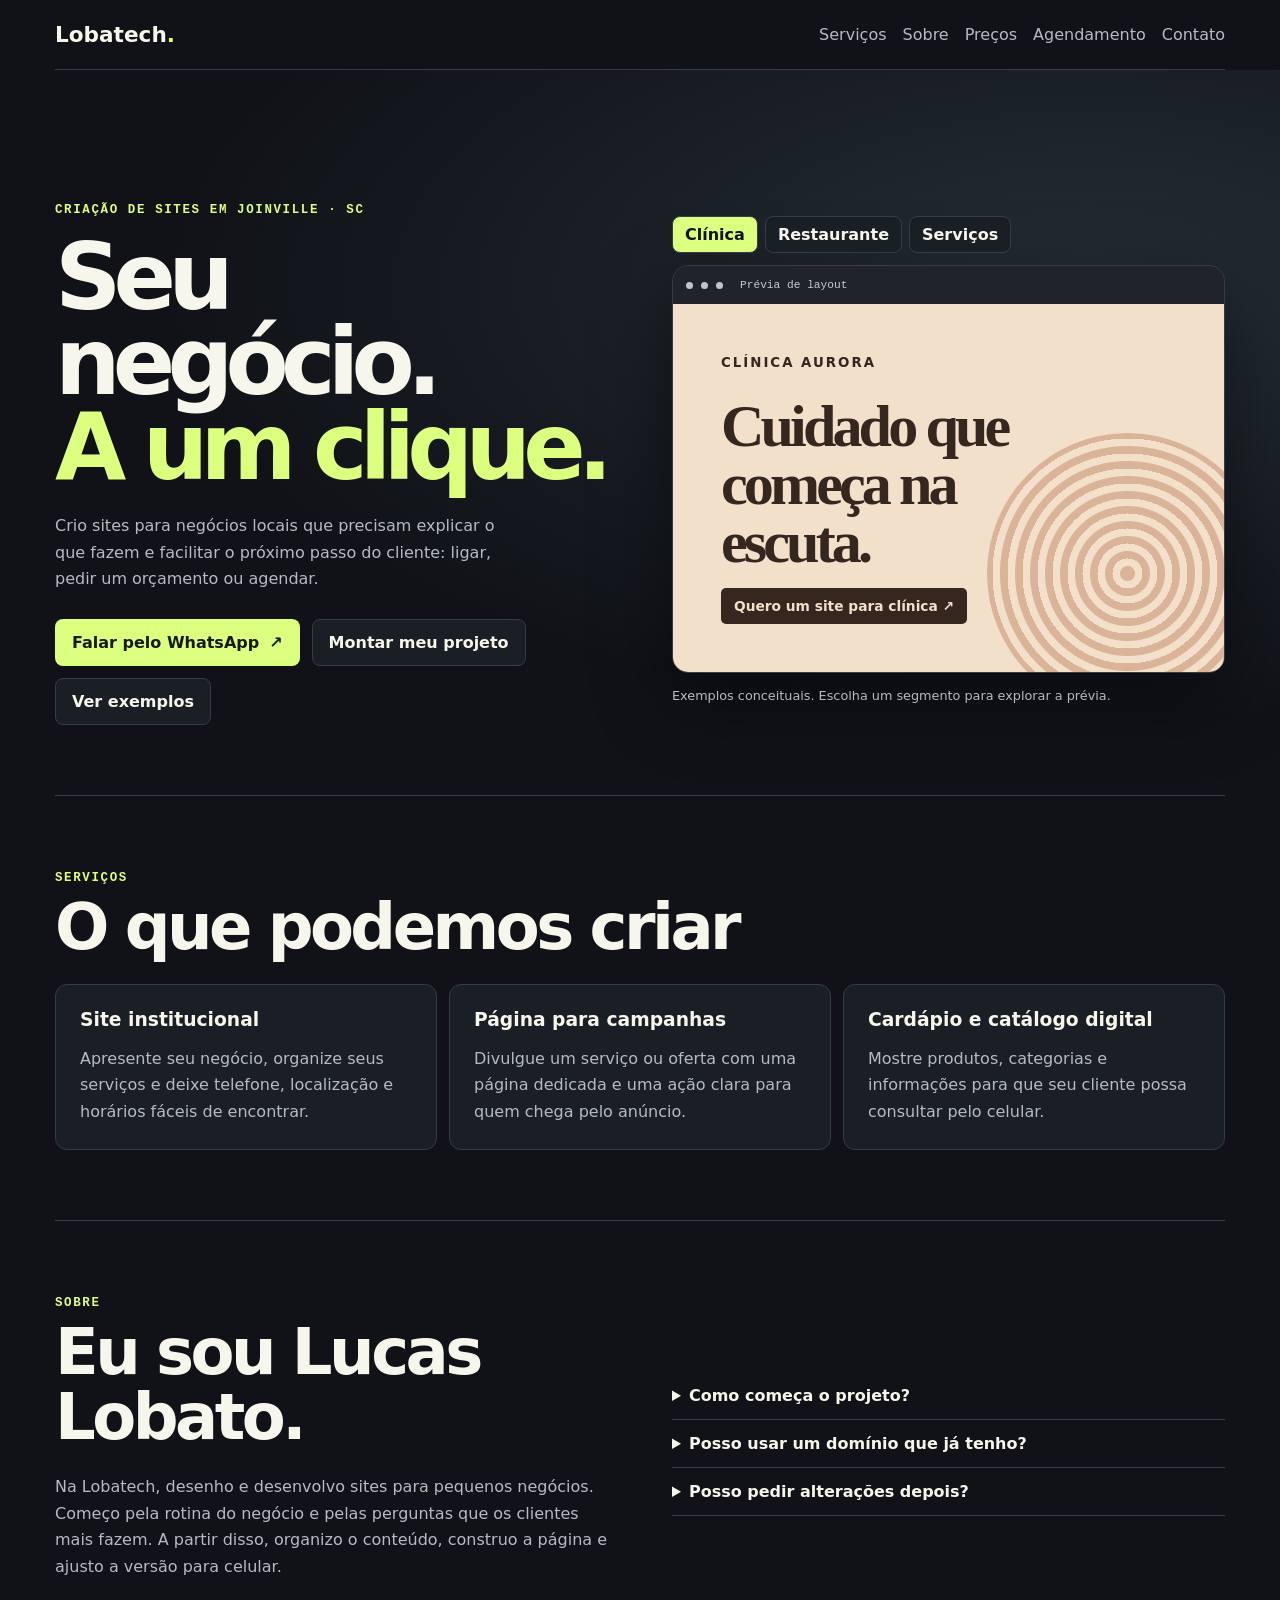
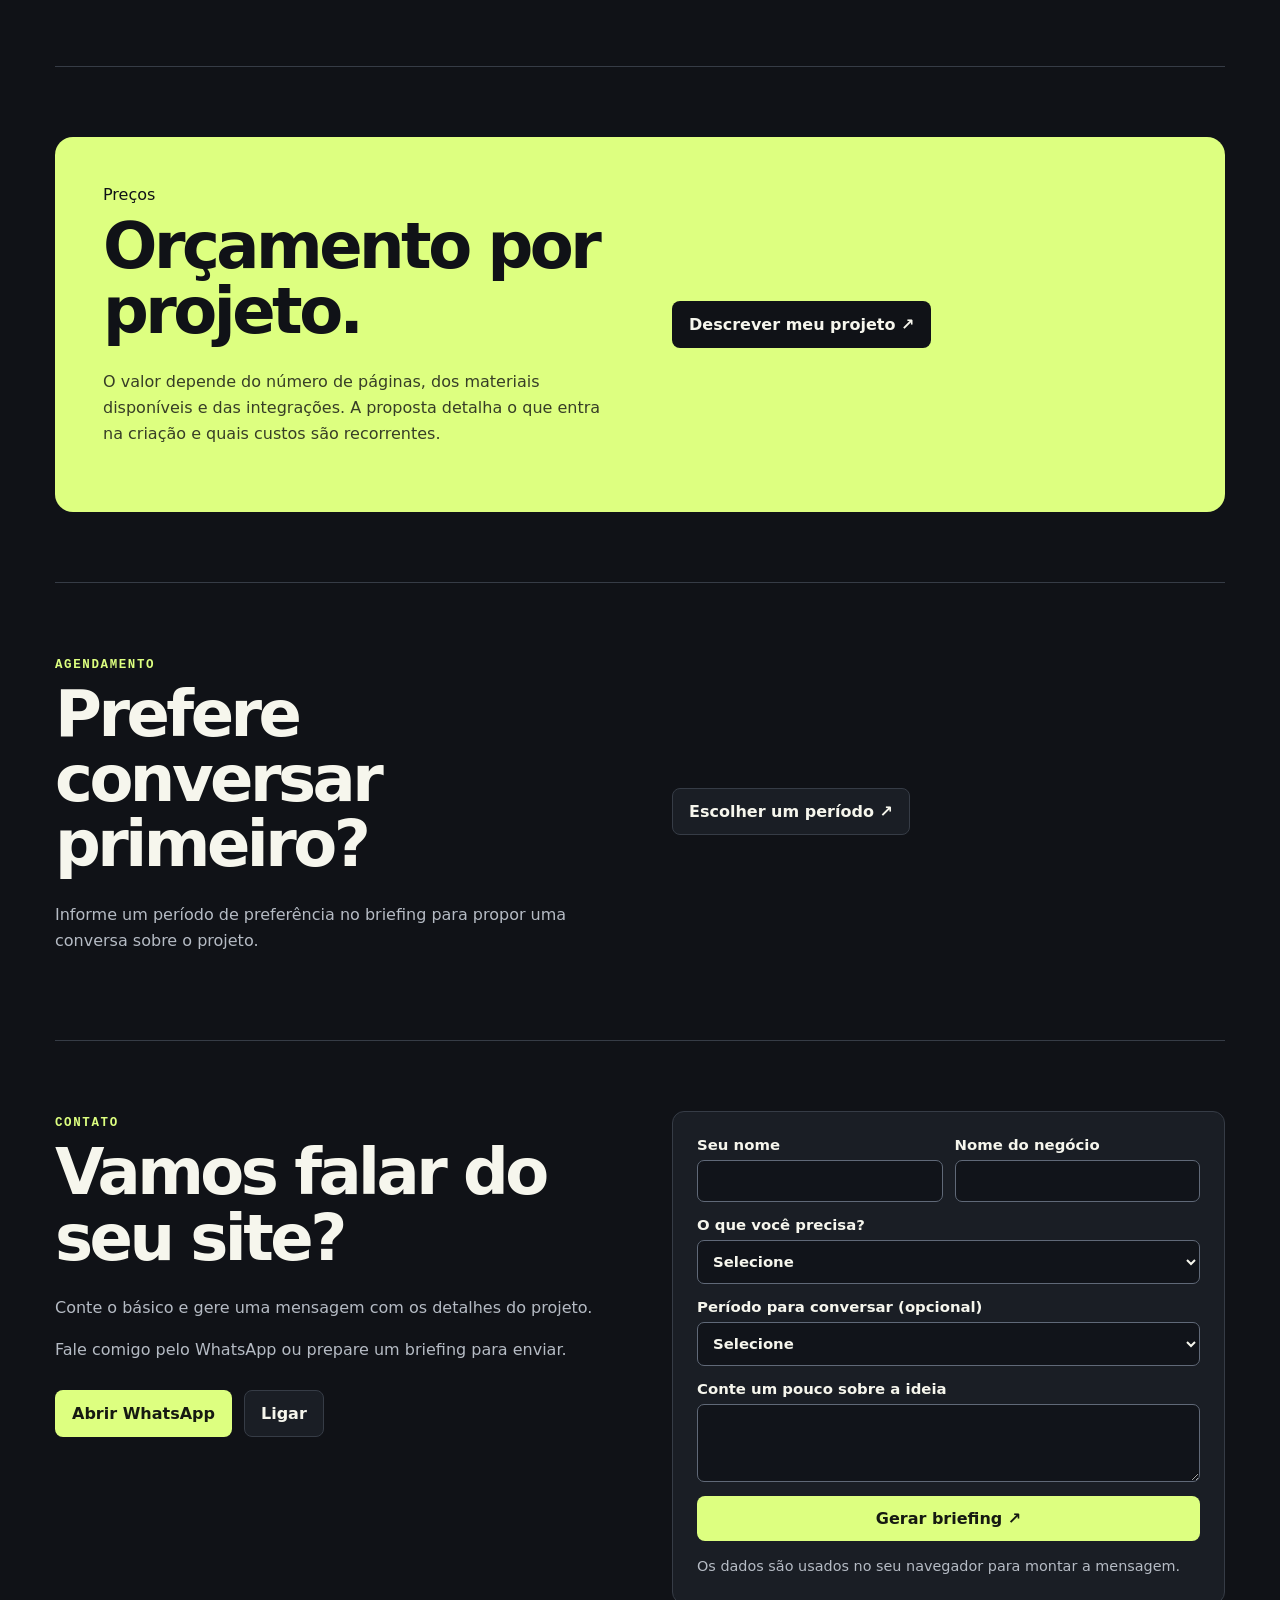
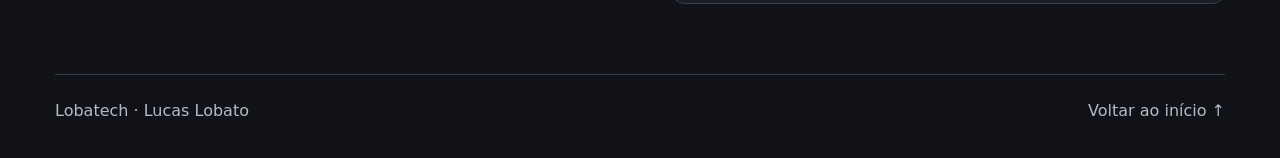
==== index.html @ 0363455a "Adicionar WhatsApp comercial e envio do briefing" ====
<!doctype html>
<html lang="pt-BR">
<head>
<meta charset="utf-8">
<meta name="viewport" content="width=device-width,initial-scale=1">
<meta name="description" content="Lobatech cria sites para clínicas, restaurantes e negócios locais. Veja exemplos interativos e monte o briefing do seu projeto.">
<meta name="theme-color" content="#101217">
<title>Lobatech — Sites para negócios locais</title>
<style>
:root{color-scheme:dark;--ink:#101217;--panel:#1a1e25;--line:#363c46;--text:#f6f6ed;--muted:#b5bbc4;--lime:#ddff80;font-family:system-ui,sans-serif}
*{box-sizing:border-box}html{scroll-behavior:smooth}body{margin:0;background:var(--ink);color:var(--text)}a{color:inherit}a:focus-visible,button:focus-visible,input:focus-visible,select:focus-visible,textarea:focus-visible,summary:focus-visible{outline:3px solid #acb8ff;outline-offset:4px}
.wrap{width:min(1170px,calc(100% - 36px));margin:auto}.top{display:flex;gap:20px;align-items:center;justify-content:space-between;padding:22px 0;border-bottom:1px solid var(--line)}.brand{font-weight:900;text-decoration:none;font-size:1.35rem;white-space:nowrap}.brand b{color:var(--lime)}nav{display:flex;flex-wrap:wrap;gap:16px}nav a,footer a{text-decoration:none;color:var(--muted)}nav a:hover,footer a:hover{color:var(--lime)}
.hero{padding:clamp(60px,10vw,140px) 0 70px;background:radial-gradient(ellipse at 85% 30%,#242d35,transparent 60%)}.hero-grid,.split{display:grid;grid-template-columns:1fr 1fr;gap:clamp(24px,5vw,68px);align-items:center}.tag{color:var(--lime);font:700 .78rem ui-monospace,monospace;letter-spacing:.13em;text-transform:uppercase}.title{font-size:clamp(3.1rem,7.2vw,7rem);line-height:.92;letter-spacing:-.085em;margin:18px 0 24px}.title em{display:block;color:var(--lime);font-style:normal}.intro,p{line-height:1.65;color:var(--muted)}.intro{max-width:46ch}.actions{display:flex;gap:12px;flex-wrap:wrap;margin-top:26px}.button,button{font:inherit;font-weight:750;cursor:pointer;border-radius:8px;border:1px solid transparent}.button{display:inline-flex;text-decoration:none;padding:13px 16px;align-items:center;gap:10px}.primary{color:#161a11;background:var(--lime)}.primary:hover{background:#ecffba}.secondary{border-color:var(--line);background:var(--panel);color:var(--text)}.secondary:hover{border-color:var(--lime)}
.showcase{min-width:0}.tabs{display:flex;flex-wrap:wrap;gap:7px;margin-bottom:12px}.tabs button{padding:8px 12px;background:var(--panel);border-color:var(--line);color:var(--text)}.tabs button[aria-pressed=true]{background:var(--lime);color:var(--ink)}.window{border:1px solid var(--line);border-radius:16px;overflow:hidden;box-shadow:0 25px 80px #0007}.chrome{display:flex;align-items:center;gap:8px;padding:13px;background:#20242a;color:#c6cbd1;font: .7rem ui-monospace,monospace}.chrome i{width:7px;height:7px;background:#c0c5cb;border-radius:50%}.chrome span{margin-left:9px}.mock{--paper:#f3e0cb;--deep:#352620;--accent:#c58e6e;position:relative;isolation:isolate;background:var(--paper);color:var(--deep);padding:clamp(20px,4vw,48px);min-height:320px;overflow:hidden}.mock[data-kind=restaurante]{--paper:#ffe19c;--deep:#3e2514;--accent:#ee8c54}.mock[data-kind=servicos]{--paper:#d8eaff;--deep:#192a47;--accent:#83a8de}.mock::after{content:"";position:absolute;z-index:-1;bottom:-42px;right:-44px;width:51%;aspect-ratio:1;border-radius:50%;background:repeating-radial-gradient(circle,var(--accent) 0 7px,transparent 8px 15px);opacity:.54}.mock small{font-weight:800;letter-spacing:.15em}.mock h2{font:700 clamp(2rem,4.7vw,4rem)/.96 Georgia,serif;letter-spacing:-.065em;max-width:10ch;margin:26px 0 18px}.mock a{display:inline-block;background:var(--deep);color:var(--paper);padding:10px 13px;border-radius:5px;font-weight:750;font-size:.86rem;text-decoration:none}.caption{font-size:.8rem;margin:12px 0 0}
section{scroll-margin-top:24px}.section{padding:70px 0;border-top:1px solid var(--line)}.heading{font-size:clamp(2rem,5vw,4rem);line-height:1.02;letter-spacing:-.055em;margin:10px 0 24px}.cards{display:grid;grid-template-columns:repeat(3,1fr);gap:12px}.card{padding:24px;border-radius:12px;background:var(--panel);border:1px solid var(--line)}.card h3{margin:0}.card p{margin-bottom:0}.card svg{color:var(--lime);margin-bottom:18px}.callout{padding:clamp(22px,5vw,48px);border-radius:18px;background:var(--lime);color:var(--ink)}.callout p{color:#373e26}.callout a{background:var(--ink);color:var(--text)}.contact{align-items:start}.contact form{display:grid;gap:14px}.fields{display:grid;grid-template-columns:1fr 1fr;gap:12px}label{display:grid;gap:6px;font-weight:650;font-size:.93rem}input,select,textarea{font:inherit;width:100%;min-width:0;border:1px solid #606978;border-radius:7px;padding:11px;background:#11141a;color:var(--text)}textarea{resize:vertical}form button{padding:12px 16px}form p{margin:0;font-size:.9rem}.result{display:grid;gap:10px;margin-top:18px}.result[hidden],[hidden]{display:none!important}details{border-bottom:1px solid var(--line);padding:14px 0}summary{font-weight:750;cursor:pointer}footer{padding:26px 0 38px;border-top:1px solid var(--line);color:var(--muted);display:flex;justify-content:space-between;gap:16px}.fade{animation:appear .4s ease-out}@keyframes appear{from{opacity:.62;transform:translateY(4px)}}
@media(max-width:780px){.hero-grid,.split{grid-template-columns:1fr}.top{align-items:flex-start;flex-direction:column;gap:10px}.cards{grid-template-columns:1fr}.hero{padding-top:55px}.section{padding:48px 0}}@media(max-width:380px){.fields{grid-template-columns:1fr}}@media(prefers-reduced-motion:reduce){*,*::before,*::after{animation:none!important;scroll-behavior:auto!important}}
</style>
</head>
<body>
<header class="wrap top" id="inicio"><a class="brand" href="#inicio">Lobatech<b>.</b></a><nav aria-label="Menu principal"><a href="#servicos">Serviços</a><a href="#sobre">Sobre</a><a href="#precos">Preços</a><a href="#agendamento">Agendamento</a><a href="#contato">Contato</a></nav></header>
<main>
<section class="hero" aria-labelledby="titulo">
<div class="wrap hero-grid">
<div><span class="tag">Criação de sites em Joinville · SC</span><h1 class="title" id="titulo">Seu negócio.<em>A um clique.</em></h1><p class="intro">Crio sites para negócios locais que precisam explicar o que fazem e facilitar o próximo passo do cliente: ligar, pedir um orçamento ou agendar.</p><div class="actions"><a class="button primary" href="https://wa.me/5547920002728?text=Ol%C3%A1%2C%20Lucas!%20Gostaria%20de%20conversar%20sobre%20um%20site%20para%20o%20meu%20neg%C3%B3cio.">Falar pelo WhatsApp <span aria-hidden="true">↗</span></a><a class="button secondary" href="#contato">Montar meu projeto</a><a class="button secondary" href="#demonstracao">Ver exemplos</a></div></div>
<div class="showcase" id="demonstracao">
<div class="tabs" role="group" aria-label="Tipo de site demonstrado"><button type="button" data-demo="clinica" aria-pressed="true">Clínica</button><button type="button" data-demo="restaurante" aria-pressed="false">Restaurante</button><button type="button" data-demo="servicos" aria-pressed="false">Serviços</button></div>
<div class="window"><div class="chrome" aria-hidden="true"><i></i><i></i><i></i><span>Prévia de layout</span></div><div class="mock" data-kind="clinica"><div id="demo-copy" aria-live="polite"><small id="demo-name">CLÍNICA AURORA</small><h2 id="demo-title">Cuidado que começa na escuta.</h2></div><a href="#contato" id="demo-action">Quero um site para clínica ↗</a></div></div>
<p class="caption">Exemplos conceituais. Escolha um segmento para explorar a prévia.</p>
</div>
</div>
</section>
<section class="wrap section" id="servicos"><span class="tag">Serviços</span><h2 class="heading">O que podemos criar</h2><div class="cards">
<article class="card"><h3>Site institucional</h3><p>Apresente seu negócio, organize seus serviços e deixe telefone, localização e horários fáceis de encontrar.</p></article>
<article class="card"><h3>Página para campanhas</h3><p>Divulgue um serviço ou oferta com uma página dedicada e uma ação clara para quem chega pelo anúncio.</p></article>
<article class="card"><h3>Cardápio e catálogo digital</h3><p>Mostre produtos, categorias e informações para que seu cliente possa consultar pelo celular.</p></article>
</div></section>
<section class="wrap section split" id="sobre"><div><span class="tag">Sobre</span><h2 class="heading">Eu sou Lucas Lobato.</h2><p>Na Lobatech, desenho e desenvolvo sites para pequenos negócios. Começo pela rotina do negócio e pelas perguntas que os clientes mais fazem. A partir disso, organizo o conteúdo, construo a página e ajusto a versão para celular.</p></div><div><details><summary>Como começa o projeto?</summary><p>Você descreve o negócio e o que quer que as pessoas façam no site. Com isso, definimos as páginas e os recursos antes de montar a proposta.</p></details><details><summary>Posso usar um domínio que já tenho?</summary><p>Sim. A publicação pode usar seu domínio atual. O plano de hospedagem e o acesso ao domínio são alinhados antes da publicação.</p></details><details><summary>Posso pedir alterações depois?</summary><p>Sim. Atualizações de conteúdo e manutenção podem ser combinadas conforme a necessidade do projeto.</p></details></div></section>
<section class="wrap section" id="precos"><div class="callout split"><div><span>Preços</span><h2 class="heading">Orçamento por projeto.</h2><p>O valor depende do número de páginas, dos materiais disponíveis e das integrações. A proposta detalha o que entra na criação e quais custos são recorrentes.</p></div><div><a href="#contato" class="button">Descrever meu projeto ↗</a></div></div></section>
<section class="wrap section split" id="agendamento"><div><span class="tag">Agendamento</span><h2 class="heading">Prefere conversar primeiro?</h2><p>Informe um período de preferência no briefing para propor uma conversa sobre o projeto.</p></div><div><a class="button secondary" href="#periodo">Escolher um período ↗</a></div></section>
<section class="wrap section split contact" id="contato"><div><span class="tag">Contato</span><h2 class="heading">Vamos falar do seu site?</h2><p>Conte o básico e gere uma mensagem com os detalhes do projeto.</p><p>Fale comigo pelo WhatsApp ou prepare um briefing para enviar.</p><div class="actions"><a class="button primary" href="https://wa.me/5547920002728?text=Ol%C3%A1%2C%20Lucas!%20Gostaria%20de%20conversar%20sobre%20um%20site%20para%20o%20meu%20neg%C3%B3cio.">Abrir WhatsApp</a><a class="button secondary" href="tel:+5547920002728">Ligar</a></div></div>
<div class="card"><noscript><p>Ative o JavaScript para montar o briefing.</p></noscript><form id="briefing"><div class="fields"><label>Seu nome<input name="nome" autocomplete="name" maxlength="80" required></label><label>Nome do negócio<input name="negocio" autocomplete="organization" maxlength="120" required></label></div><label>O que você precisa?<select name="tipo" id="tipo" required><option value="">Selecione</option><option>Site para clínica</option><option>Cardápio digital</option><option>Site de serviços</option><option>Site institucional</option><option>Página para campanhas</option><option>Outro projeto</option></select></label><label>Período para conversar (opcional)<select name="periodo" id="periodo"><option value="">Selecione</option><option>Manhã</option><option>Tarde</option><option>Noite</option></select></label><label>Conte um pouco sobre a ideia<textarea name="ideia" rows="3" maxlength="900" required></textarea></label><button class="primary" type="submit">Gerar briefing ↗</button><p>Os dados são usados no seu navegador para montar a mensagem.</p></form><div class="result" id="result" hidden><label>Seu briefing<textarea id="message" rows="7" readonly></textarea></label><div class="actions"><button type="button" class="button secondary" id="copy">Copiar briefing</button><button type="button" class="button secondary" id="download">Baixar .txt</button><a class="button primary" id="send" hidden>Enviar pelo WhatsApp ↗</a></div><p role="status" id="status"></p></div></div>
</section>
</main>
<footer class="wrap"><span>Lobatech · Lucas Lobato</span><a href="#inicio">Voltar ao início ↑</a></footer>
<script>
"use strict";
// Configure com o número comercial autorizado, incluindo 55 e DDD, somente dígitos.
const phone = "5547920002728";
const demos = {
  clinica: ["CLÍNICA AURORA", "Cuidado que começa na escuta.", "Quero um site para clínica", "Site para clínica"],
  restaurante: ["MESA DE CASA", "O sabor que traz você de volta.", "Quero um cardápio digital", "Cardápio digital"],
  servicos: ["VÉRTICE SERVIÇOS", "O reparo certo, na hora certa.", "Quero um site de serviços", "Site de serviços"]
};
const mock = document.querySelector(".mock");
const action = document.querySelector("#demo-action");
const tabs = [...document.querySelectorAll("[data-demo]")];
tabs.forEach(button => button.addEventListener("click", () => {
  const [name, title, label] = demos[button.dataset.demo];
  tabs.forEach(tab => tab.setAttribute("aria-pressed", String(tab === button)));
  mock.dataset.kind = button.dataset.demo;
  document.querySelector("#demo-name").textContent = name;
  document.querySelector("#demo-title").textContent = title;
  action.textContent = label + " ↗";
  mock.getAnimations().forEach(animation => animation.cancel());
  if (!matchMedia("(prefers-reduced-motion: reduce)").matches) {
    mock.animate([{opacity:.65},{opacity:1}],{duration:320,easing:"ease-out"});
  }
}));
action.addEventListener("click", () => {
  document.querySelector("#tipo").value = demos[mock.dataset.kind][3];
});
const chat = /^55\d{10,11}$/.test(phone) ? "https://wa.me/" + phone : "";
const send = document.querySelector("#send");
const result = document.querySelector("#result");
const message = document.querySelector("#message");
const status = document.querySelector("#status");
const briefing = document.querySelector("#briefing");
briefing.addEventListener("submit", event => {
  event.preventDefault();
  const fields = new FormData(briefing);
  const value = key => fields.get(key).trim();
  if (["nome","negocio","ideia"].some(key => !value(key))) {
    const field = ["nome","negocio","ideia"].find(key => !value(key));
    const input = briefing.elements.namedItem(field);
    input.value = "";
    input.reportValidity();
    return;
  }
  const lines = [
    "Olá, Lobatech! Gostaria de conversar sobre um site.",
    "Nome: " + value("nome"),
    "Negócio: " + value("negocio"),
    "Projeto: " + value("tipo"),
    "Ideia: " + value("ideia")
  ];
  if (value("periodo")) lines.push("Preferência para conversar: " + value("periodo"));
  message.value = lines.join("\n");
  result.hidden = false;
  if (chat) {
    send.href = chat + "?text=" + encodeURIComponent(message.value);
    send.hidden = false;
  }
  status.textContent = "Briefing gerado.";
  message.focus();
});
document.querySelector("#copy").addEventListener("click", async () => {
  try {
    await navigator.clipboard.writeText(message.value);
    status.textContent = "Briefing copiado.";
  } catch {
    message.focus();
    message.select();
    status.textContent = "Texto selecionado. Use a opção Copiar do seu dispositivo.";
  }
});
document.querySelector("#download").addEventListener("click", () => {
  const url = URL.createObjectURL(new Blob([message.value], {type:"text/plain;charset=utf-8"}));
  const link = document.createElement("a");
  link.href = url;
  link.download = "briefing-lobatech.txt";
  link.click();
  setTimeout(() => URL.revokeObjectURL(url), 1000);
});
</script>
</body>
</html>
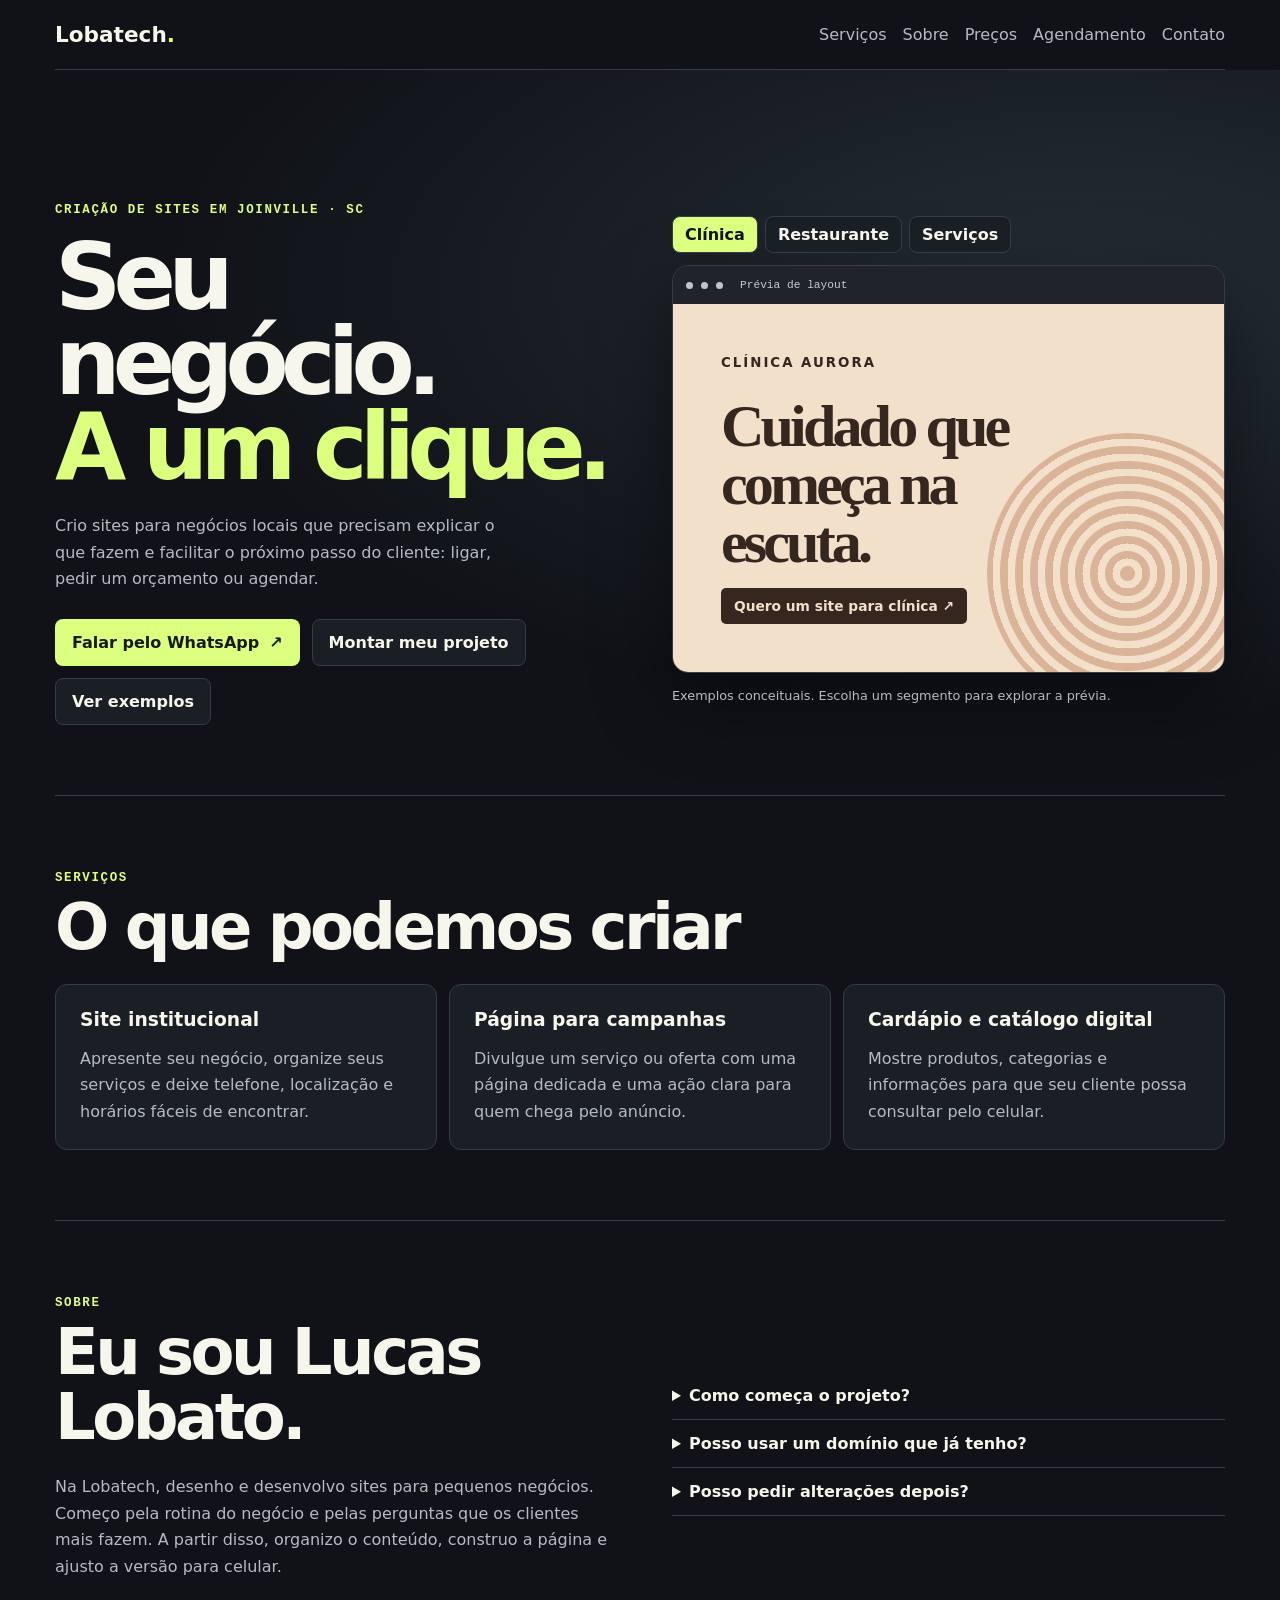
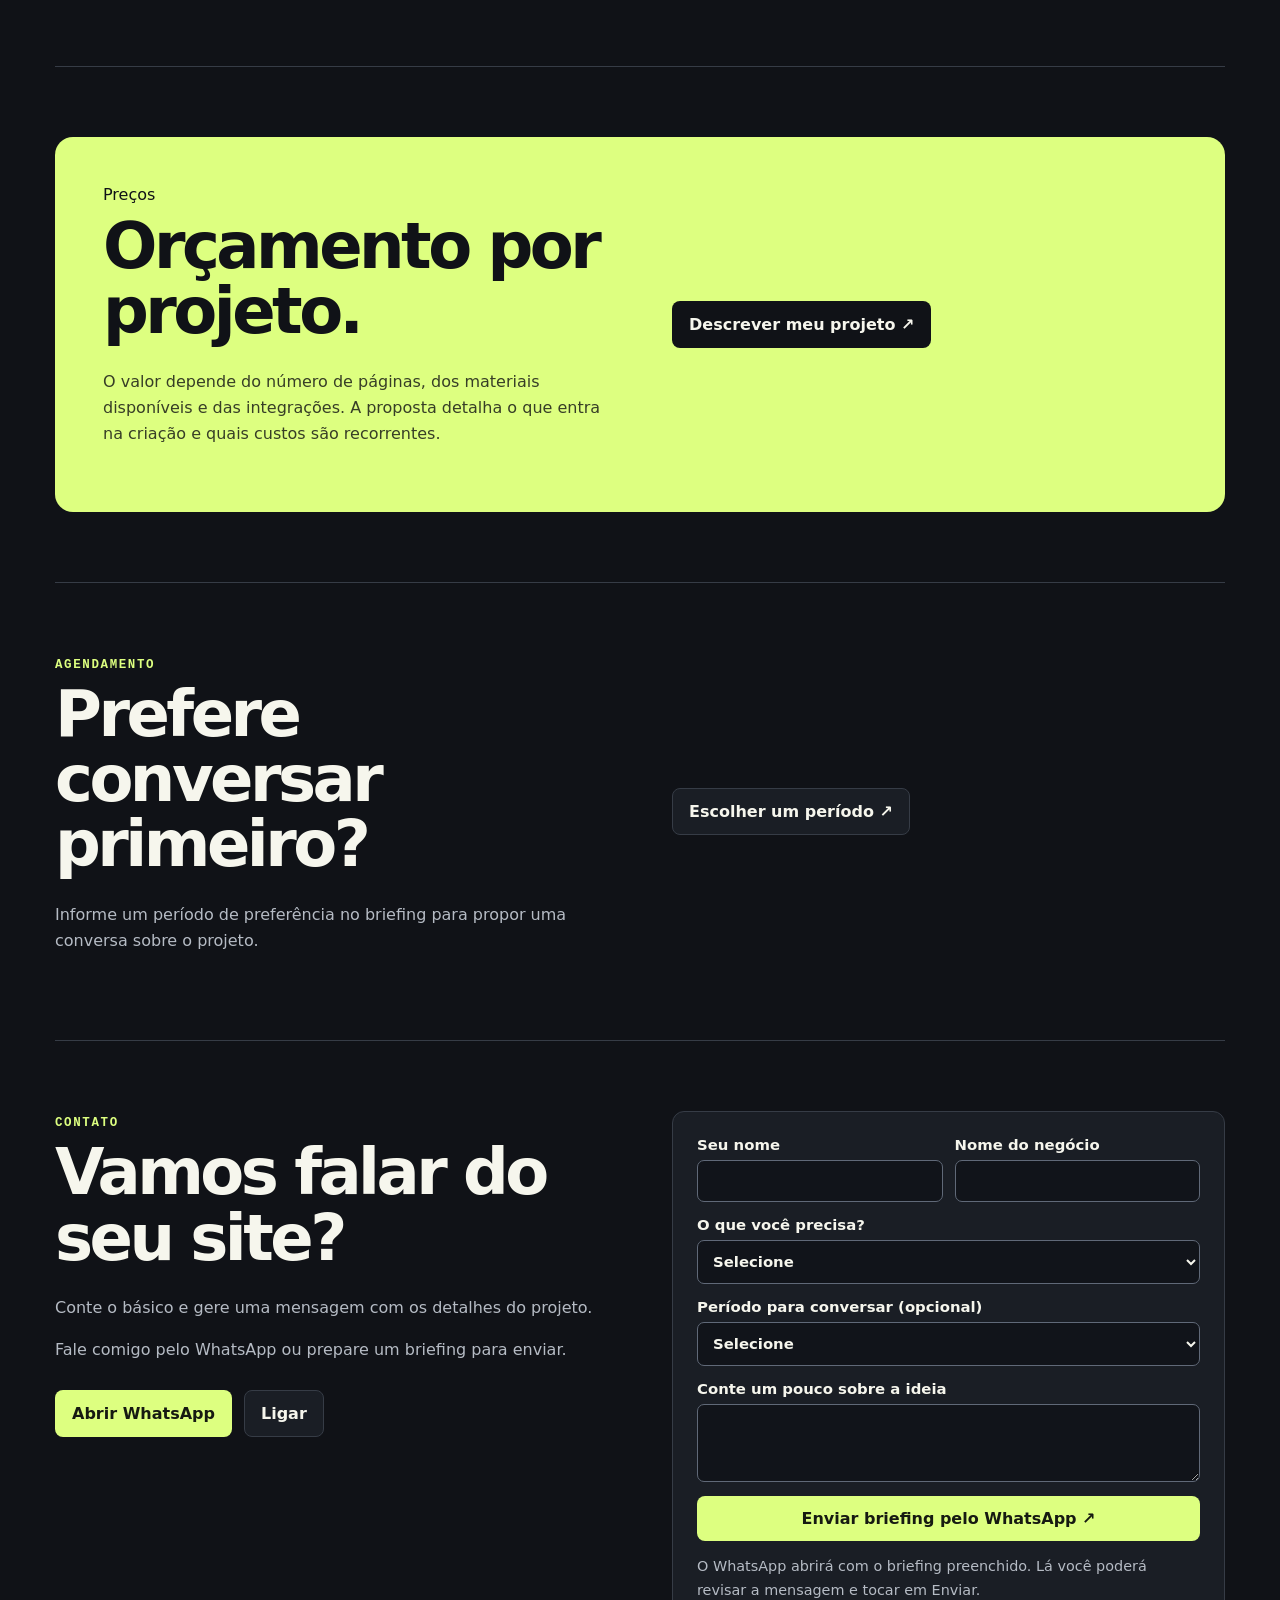
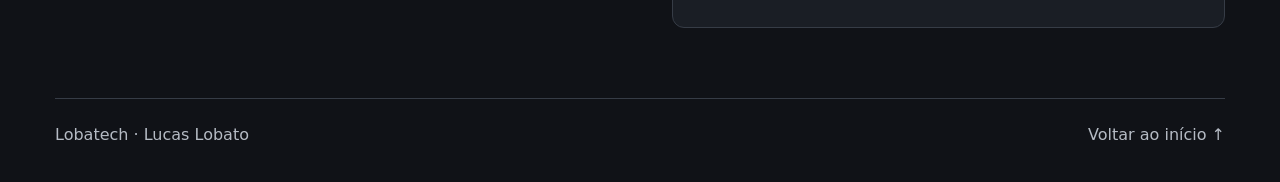
==== commit 5348095e: "Abrir WhatsApp diretamente ao enviar o briefing" ====
--- a/index.html
+++ b/index.html
@@ -38,7 +38,7 @@
 <section class="wrap section" id="precos"><div class="callout split"><div><span>Preços</span><h2 class="heading">Orçamento por projeto.</h2><p>O valor depende do número de páginas, dos materiais disponíveis e das integrações. A proposta detalha o que entra na criação e quais custos são recorrentes.</p></div><div><a href="#contato" class="button">Descrever meu projeto ↗</a></div></div></section>
 <section class="wrap section split" id="agendamento"><div><span class="tag">Agendamento</span><h2 class="heading">Prefere conversar primeiro?</h2><p>Informe um período de preferência no briefing para propor uma conversa sobre o projeto.</p></div><div><a class="button secondary" href="#periodo">Escolher um período ↗</a></div></section>
 <section class="wrap section split contact" id="contato"><div><span class="tag">Contato</span><h2 class="heading">Vamos falar do seu site?</h2><p>Conte o básico e gere uma mensagem com os detalhes do projeto.</p><p>Fale comigo pelo WhatsApp ou prepare um briefing para enviar.</p><div class="actions"><a class="button primary" href="https://wa.me/5547920002728?text=Ol%C3%A1%2C%20Lucas!%20Gostaria%20de%20conversar%20sobre%20um%20site%20para%20o%20meu%20neg%C3%B3cio.">Abrir WhatsApp</a><a class="button secondary" href="tel:+5547920002728">Ligar</a></div></div>
-<div class="card"><noscript><p>Ative o JavaScript para montar o briefing.</p></noscript><form id="briefing"><div class="fields"><label>Seu nome<input name="nome" autocomplete="name" maxlength="80" required></label><label>Nome do negócio<input name="negocio" autocomplete="organization" maxlength="120" required></label></div><label>O que você precisa?<select name="tipo" id="tipo" required><option value="">Selecione</option><option>Site para clínica</option><option>Cardápio digital</option><option>Site de serviços</option><option>Site institucional</option><option>Página para campanhas</option><option>Outro projeto</option></select></label><label>Período para conversar (opcional)<select name="periodo" id="periodo"><option value="">Selecione</option><option>Manhã</option><option>Tarde</option><option>Noite</option></select></label><label>Conte um pouco sobre a ideia<textarea name="ideia" rows="3" maxlength="900" required></textarea></label><button class="primary" type="submit">Gerar briefing ↗</button><p>Os dados são usados no seu navegador para montar a mensagem.</p></form><div class="result" id="result" hidden><label>Seu briefing<textarea id="message" rows="7" readonly></textarea></label><div class="actions"><button type="button" class="button secondary" id="copy">Copiar briefing</button><button type="button" class="button secondary" id="download">Baixar .txt</button><a class="button primary" id="send" hidden>Enviar pelo WhatsApp ↗</a></div><p role="status" id="status"></p></div></div>
+<div class="card"><noscript><p>Ative o JavaScript para montar o briefing.</p></noscript><form id="briefing"><div class="fields"><label>Seu nome<input name="nome" autocomplete="name" maxlength="80" required></label><label>Nome do negócio<input name="negocio" autocomplete="organization" maxlength="120" required></label></div><label>O que você precisa?<select name="tipo" id="tipo" required><option value="">Selecione</option><option>Site para clínica</option><option>Cardápio digital</option><option>Site de serviços</option><option>Site institucional</option><option>Página para campanhas</option><option>Outro projeto</option></select></label><label>Período para conversar (opcional)<select name="periodo" id="periodo"><option value="">Selecione</option><option>Manhã</option><option>Tarde</option><option>Noite</option></select></label><label>Conte um pouco sobre a ideia<textarea name="ideia" rows="3" maxlength="900" required></textarea></label><button class="primary" type="submit">Enviar briefing pelo WhatsApp ↗</button><p>O WhatsApp abrirá com o briefing preenchido. Lá você poderá revisar a mensagem e tocar em Enviar.</p></form><div class="result" id="result" hidden><label>Seu briefing<textarea id="message" rows="7" readonly></textarea></label><div class="actions"><button type="button" class="button secondary" id="copy">Copiar briefing</button><button type="button" class="button secondary" id="download">Baixar .txt</button><a class="button primary" id="send" hidden>Abrir WhatsApp novamente ↗</a></div><p role="status" id="status"></p></div></div>
 </section>
 </main>
 <footer class="wrap"><span>Lobatech · Lucas Lobato</span><a href="#inicio">Voltar ao início ↑</a></footer>
@@ -96,12 +96,17 @@
   if (value("periodo")) lines.push("Preferência para conversar: " + value("periodo"));
   message.value = lines.join("\n");
   result.hidden = false;
-  if (chat) {
-    send.href = chat + "?text=" + encodeURIComponent(message.value);
-    send.hidden = false;
+  if (!chat) {
+    status.textContent = "Briefing gerado.";
+    message.focus();
+    return;
   }
-  status.textContent = "Briefing gerado.";
-  message.focus();
+
+  const whatsappUrl = chat + "?text=" + encodeURIComponent(message.value);
+  send.href = whatsappUrl;
+  send.hidden = false;
+  status.textContent = "Briefing pronto para enviar no WhatsApp.";
+  window.location.assign(whatsappUrl);
 });
 document.querySelector("#copy").addEventListener("click", async () => {
   try {
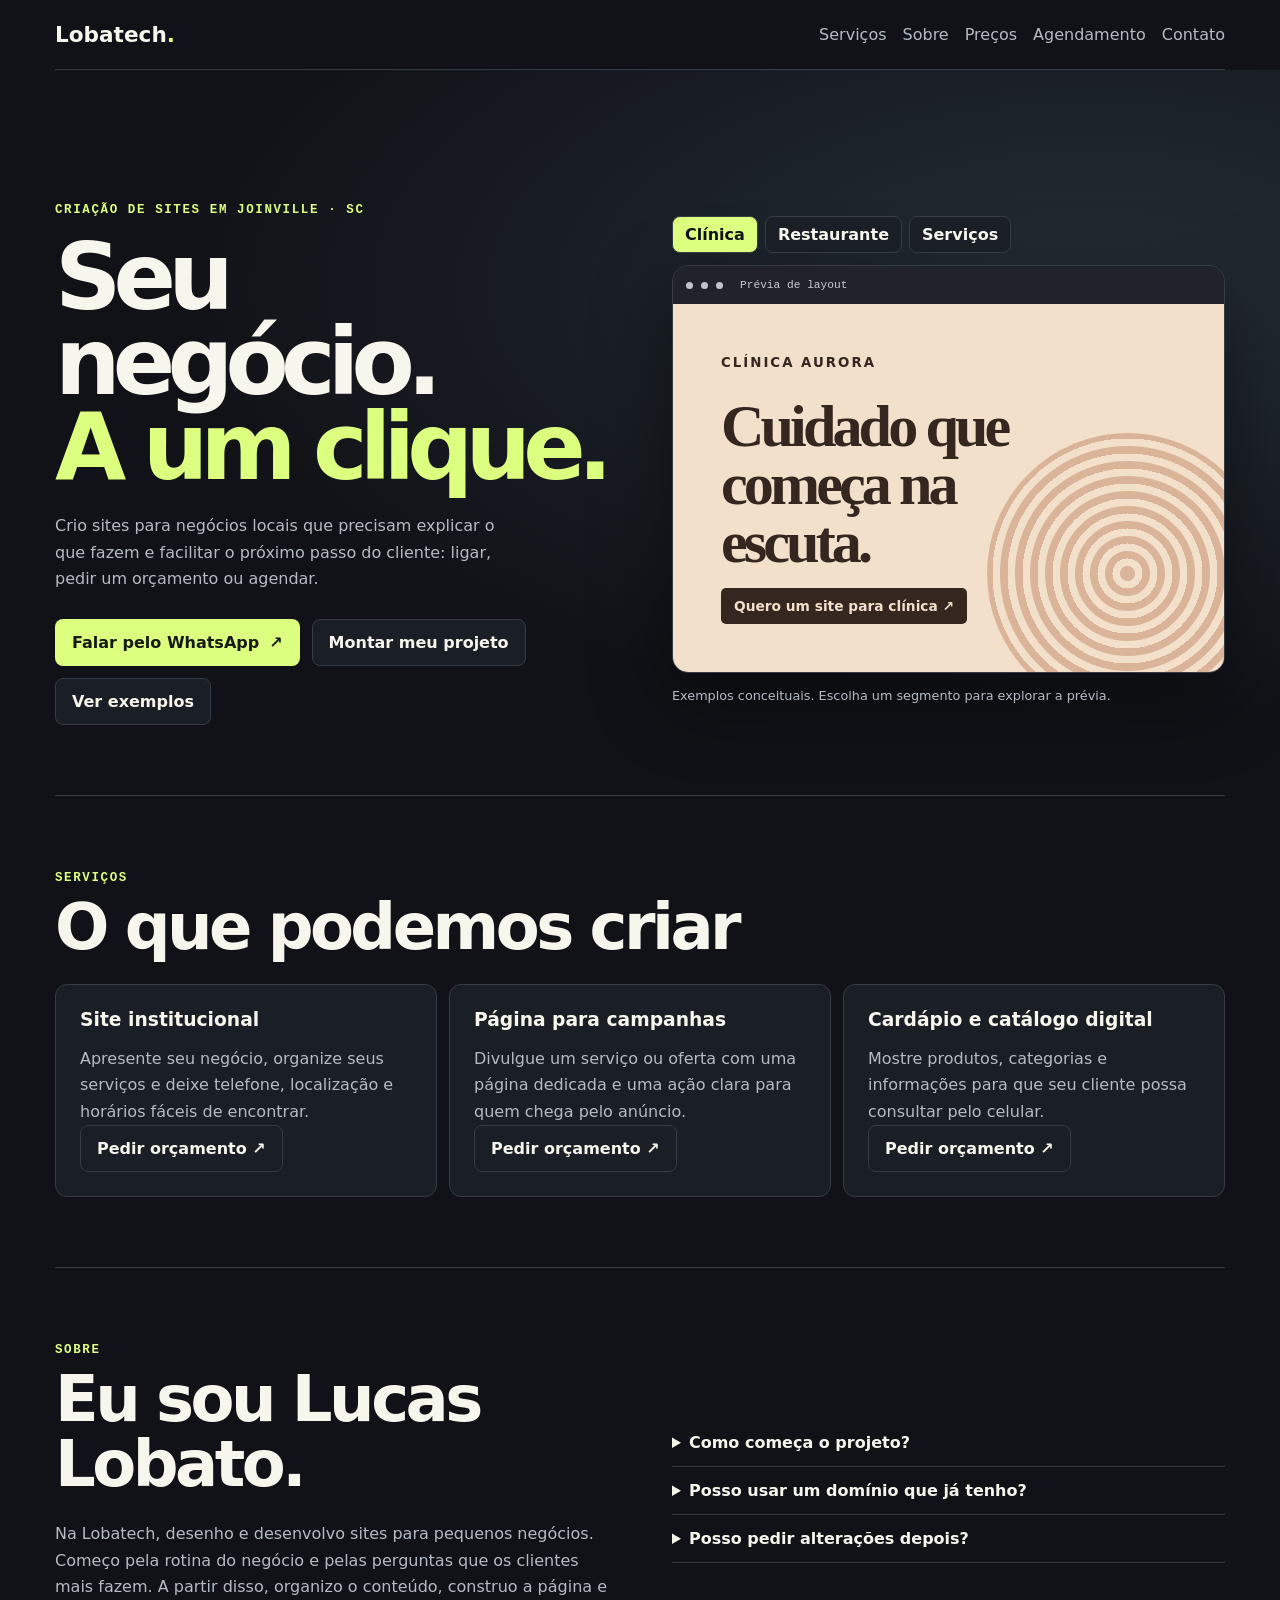
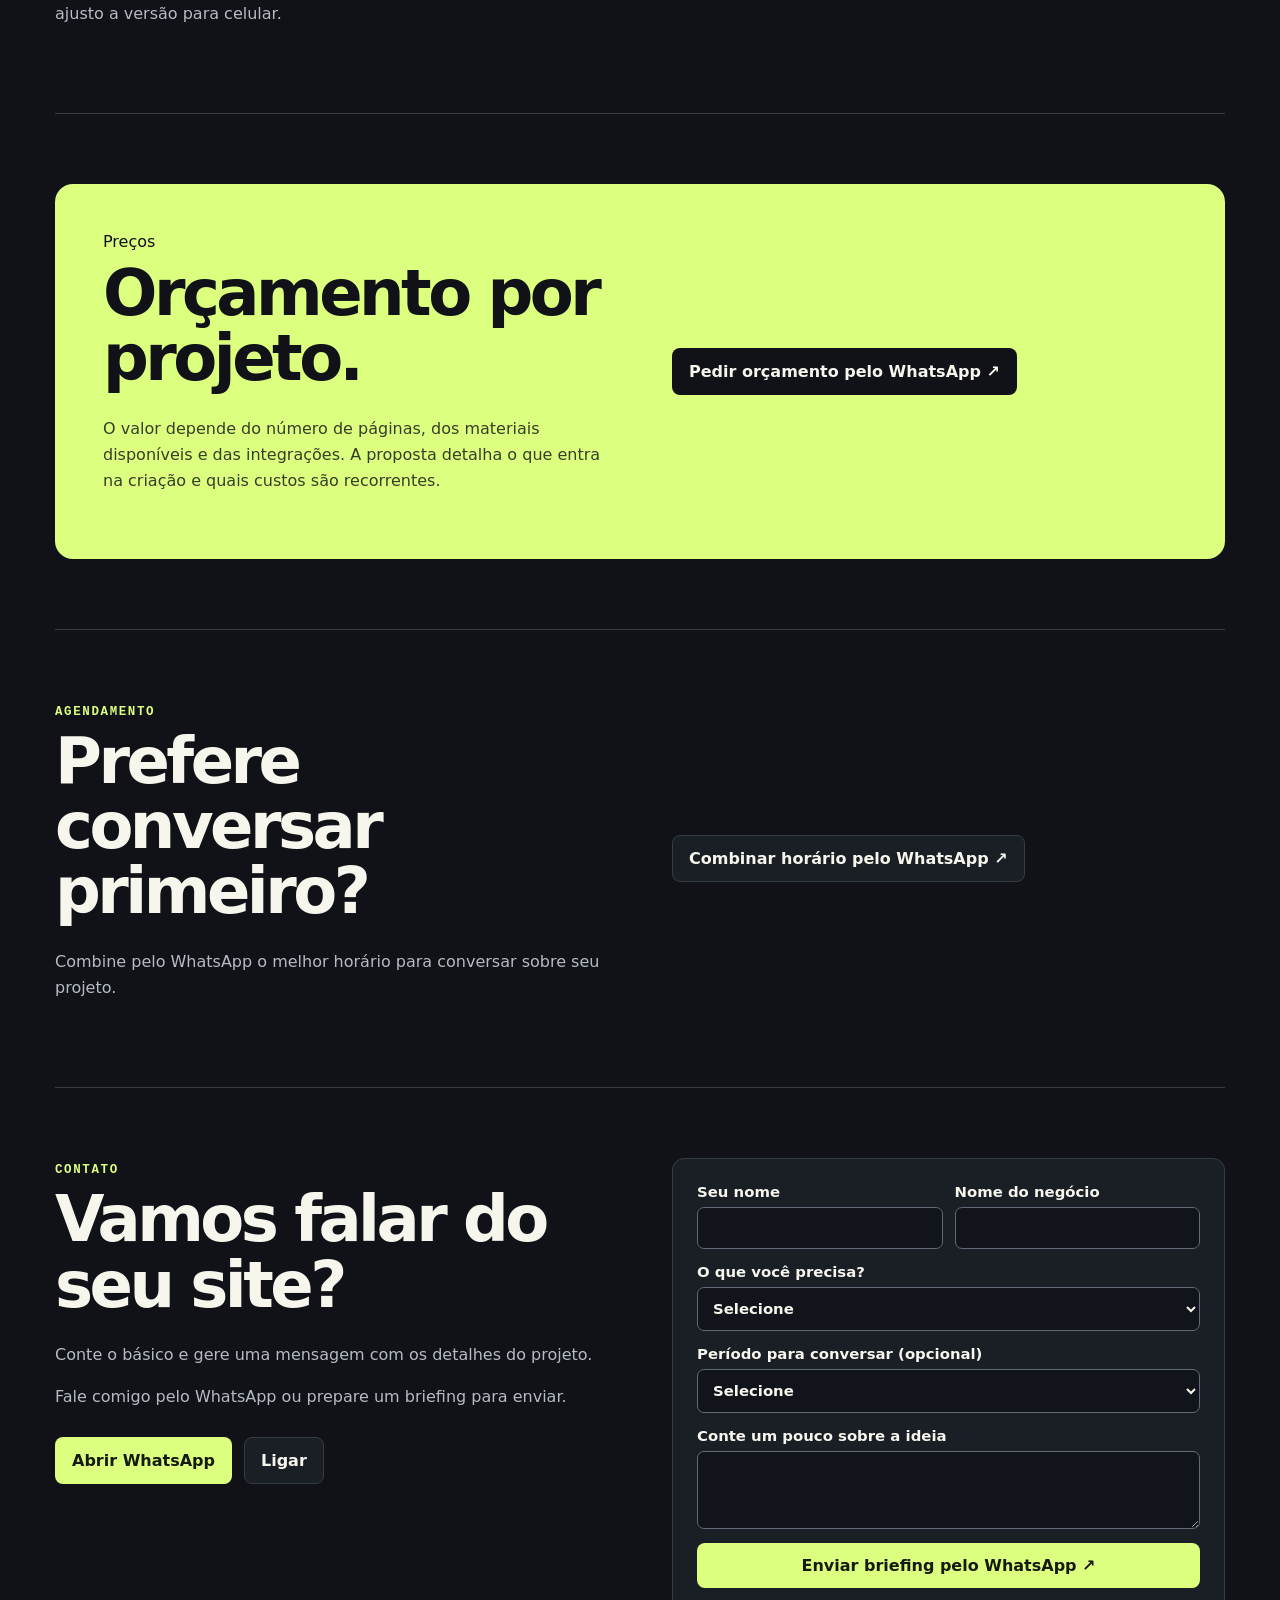
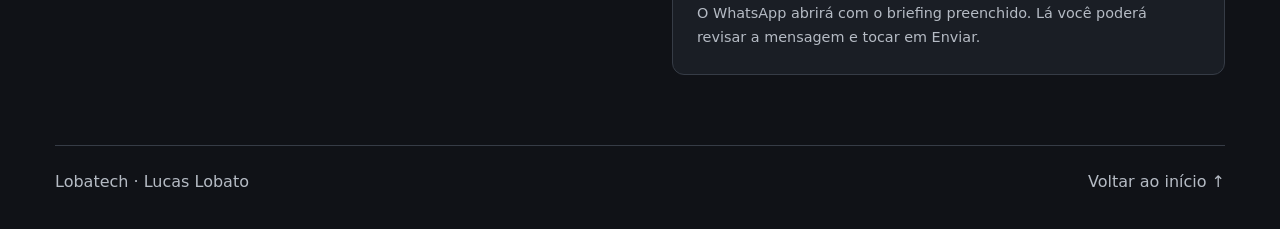
==== commit fdcbb4c8: "Direciona pedidos de serviços, exemplos e agendamentos ao WhatsApp" ====
--- a/index.html
+++ b/index.html
@@ -24,19 +24,19 @@
 <div><span class="tag">Criação de sites em Joinville · SC</span><h1 class="title" id="titulo">Seu negócio.<em>A um clique.</em></h1><p class="intro">Crio sites para negócios locais que precisam explicar o que fazem e facilitar o próximo passo do cliente: ligar, pedir um orçamento ou agendar.</p><div class="actions"><a class="button primary" href="https://wa.me/5547920002728?text=Ol%C3%A1%2C%20Lucas!%20Gostaria%20de%20conversar%20sobre%20um%20site%20para%20o%20meu%20neg%C3%B3cio.">Falar pelo WhatsApp <span aria-hidden="true">↗</span></a><a class="button secondary" href="#contato">Montar meu projeto</a><a class="button secondary" href="#demonstracao">Ver exemplos</a></div></div>
 <div class="showcase" id="demonstracao">
 <div class="tabs" role="group" aria-label="Tipo de site demonstrado"><button type="button" data-demo="clinica" aria-pressed="true">Clínica</button><button type="button" data-demo="restaurante" aria-pressed="false">Restaurante</button><button type="button" data-demo="servicos" aria-pressed="false">Serviços</button></div>
-<div class="window"><div class="chrome" aria-hidden="true"><i></i><i></i><i></i><span>Prévia de layout</span></div><div class="mock" data-kind="clinica"><div id="demo-copy" aria-live="polite"><small id="demo-name">CLÍNICA AURORA</small><h2 id="demo-title">Cuidado que começa na escuta.</h2></div><a href="#contato" id="demo-action">Quero um site para clínica ↗</a></div></div>
+<div class="window"><div class="chrome" aria-hidden="true"><i></i><i></i><i></i><span>Prévia de layout</span></div><div class="mock" data-kind="clinica"><div id="demo-copy" aria-live="polite"><small id="demo-name">CLÍNICA AURORA</small><h2 id="demo-title">Cuidado que começa na escuta.</h2></div><a href="https://wa.me/5547920002728?text=Ol%C3%A1%2C%20Lucas!%20Gostaria%20de%20pedir%20um%20or%C3%A7amento%20para%20um%20site%20para%20cl%C3%ADnica." id="demo-action">Quero um site para clínica ↗</a></div></div>
 <p class="caption">Exemplos conceituais. Escolha um segmento para explorar a prévia.</p>
 </div>
 </div>
 </section>
 <section class="wrap section" id="servicos"><span class="tag">Serviços</span><h2 class="heading">O que podemos criar</h2><div class="cards">
-<article class="card"><h3>Site institucional</h3><p>Apresente seu negócio, organize seus serviços e deixe telefone, localização e horários fáceis de encontrar.</p></article>
-<article class="card"><h3>Página para campanhas</h3><p>Divulgue um serviço ou oferta com uma página dedicada e uma ação clara para quem chega pelo anúncio.</p></article>
-<article class="card"><h3>Cardápio e catálogo digital</h3><p>Mostre produtos, categorias e informações para que seu cliente possa consultar pelo celular.</p></article>
+<article class="card"><h3>Site institucional</h3><p>Apresente seu negócio, organize seus serviços e deixe telefone, localização e horários fáceis de encontrar.</p><a class="button secondary" href="https://wa.me/5547920002728?text=Ol%C3%A1%2C%20Lucas!%20Gostaria%20de%20pedir%20um%20or%C3%A7amento%20para%20um%20site%20institucional." aria-label="Pedir orçamento pelo WhatsApp para um site institucional">Pedir orçamento ↗</a></article>
+<article class="card"><h3>Página para campanhas</h3><p>Divulgue um serviço ou oferta com uma página dedicada e uma ação clara para quem chega pelo anúncio.</p><a class="button secondary" href="https://wa.me/5547920002728?text=Ol%C3%A1%2C%20Lucas!%20Gostaria%20de%20pedir%20um%20or%C3%A7amento%20para%20uma%20p%C3%A1gina%20para%20campanhas." aria-label="Pedir orçamento pelo WhatsApp para uma página para campanhas">Pedir orçamento ↗</a></article>
+<article class="card"><h3>Cardápio e catálogo digital</h3><p>Mostre produtos, categorias e informações para que seu cliente possa consultar pelo celular.</p><a class="button secondary" href="https://wa.me/5547920002728?text=Ol%C3%A1%2C%20Lucas!%20Gostaria%20de%20pedir%20um%20or%C3%A7amento%20para%20um%20card%C3%A1pio%20ou%20cat%C3%A1logo%20digital." aria-label="Pedir orçamento pelo WhatsApp para um cardápio ou catálogo digital">Pedir orçamento ↗</a></article>
 </div></section>
 <section class="wrap section split" id="sobre"><div><span class="tag">Sobre</span><h2 class="heading">Eu sou Lucas Lobato.</h2><p>Na Lobatech, desenho e desenvolvo sites para pequenos negócios. Começo pela rotina do negócio e pelas perguntas que os clientes mais fazem. A partir disso, organizo o conteúdo, construo a página e ajusto a versão para celular.</p></div><div><details><summary>Como começa o projeto?</summary><p>Você descreve o negócio e o que quer que as pessoas façam no site. Com isso, definimos as páginas e os recursos antes de montar a proposta.</p></details><details><summary>Posso usar um domínio que já tenho?</summary><p>Sim. A publicação pode usar seu domínio atual. O plano de hospedagem e o acesso ao domínio são alinhados antes da publicação.</p></details><details><summary>Posso pedir alterações depois?</summary><p>Sim. Atualizações de conteúdo e manutenção podem ser combinadas conforme a necessidade do projeto.</p></details></div></section>
-<section class="wrap section" id="precos"><div class="callout split"><div><span>Preços</span><h2 class="heading">Orçamento por projeto.</h2><p>O valor depende do número de páginas, dos materiais disponíveis e das integrações. A proposta detalha o que entra na criação e quais custos são recorrentes.</p></div><div><a href="#contato" class="button">Descrever meu projeto ↗</a></div></div></section>
-<section class="wrap section split" id="agendamento"><div><span class="tag">Agendamento</span><h2 class="heading">Prefere conversar primeiro?</h2><p>Informe um período de preferência no briefing para propor uma conversa sobre o projeto.</p></div><div><a class="button secondary" href="#periodo">Escolher um período ↗</a></div></section>
+<section class="wrap section" id="precos"><div class="callout split"><div><span>Preços</span><h2 class="heading">Orçamento por projeto.</h2><p>O valor depende do número de páginas, dos materiais disponíveis e das integrações. A proposta detalha o que entra na criação e quais custos são recorrentes.</p></div><div><a href="https://wa.me/5547920002728?text=Ol%C3%A1%2C%20Lucas!%20Gostaria%20de%20pedir%20um%20or%C3%A7amento%20para%20meu%20projeto." class="button">Pedir orçamento pelo WhatsApp ↗</a></div></div></section>
+<section class="wrap section split" id="agendamento"><div><span class="tag">Agendamento</span><h2 class="heading">Prefere conversar primeiro?</h2><p>Combine pelo WhatsApp o melhor horário para conversar sobre seu projeto.</p></div><div><a class="button secondary" href="https://wa.me/5547920002728?text=Ol%C3%A1%2C%20Lucas!%20Gostaria%20de%20marcar%20uma%20conversa%20sobre%20meu%20projeto.%20Qual%20hor%C3%A1rio%20est%C3%A1%20dispon%C3%ADvel%3F">Combinar horário pelo WhatsApp ↗</a></div></section>
 <section class="wrap section split contact" id="contato"><div><span class="tag">Contato</span><h2 class="heading">Vamos falar do seu site?</h2><p>Conte o básico e gere uma mensagem com os detalhes do projeto.</p><p>Fale comigo pelo WhatsApp ou prepare um briefing para enviar.</p><div class="actions"><a class="button primary" href="https://wa.me/5547920002728?text=Ol%C3%A1%2C%20Lucas!%20Gostaria%20de%20conversar%20sobre%20um%20site%20para%20o%20meu%20neg%C3%B3cio.">Abrir WhatsApp</a><a class="button secondary" href="tel:+5547920002728">Ligar</a></div></div>
 <div class="card"><noscript><p>Ative o JavaScript para montar o briefing.</p></noscript><form id="briefing"><div class="fields"><label>Seu nome<input name="nome" autocomplete="name" maxlength="80" required></label><label>Nome do negócio<input name="negocio" autocomplete="organization" maxlength="120" required></label></div><label>O que você precisa?<select name="tipo" id="tipo" required><option value="">Selecione</option><option>Site para clínica</option><option>Cardápio digital</option><option>Site de serviços</option><option>Site institucional</option><option>Página para campanhas</option><option>Outro projeto</option></select></label><label>Período para conversar (opcional)<select name="periodo" id="periodo"><option value="">Selecione</option><option>Manhã</option><option>Tarde</option><option>Noite</option></select></label><label>Conte um pouco sobre a ideia<textarea name="ideia" rows="3" maxlength="900" required></textarea></label><button class="primary" type="submit">Enviar briefing pelo WhatsApp ↗</button><p>O WhatsApp abrirá com o briefing preenchido. Lá você poderá revisar a mensagem e tocar em Enviar.</p></form><div class="result" id="result" hidden><label>Seu briefing<textarea id="message" rows="7" readonly></textarea></label><div class="actions"><button type="button" class="button secondary" id="copy">Copiar briefing</button><button type="button" class="button secondary" id="download">Baixar .txt</button><a class="button primary" id="send" hidden>Abrir WhatsApp novamente ↗</a></div><p role="status" id="status"></p></div></div>
 </section>
@@ -47,9 +47,9 @@
 // Configure com o número comercial autorizado, incluindo 55 e DDD, somente dígitos.
 const phone = "5547920002728";
 const demos = {
-  clinica: ["CLÍNICA AURORA", "Cuidado que começa na escuta.", "Quero um site para clínica", "Site para clínica"],
-  restaurante: ["MESA DE CASA", "O sabor que traz você de volta.", "Quero um cardápio digital", "Cardápio digital"],
-  servicos: ["VÉRTICE SERVIÇOS", "O reparo certo, na hora certa.", "Quero um site de serviços", "Site de serviços"]
+  clinica: ["CLÍNICA AURORA", "Cuidado que começa na escuta.", "Quero um site para clínica"],
+  restaurante: ["MESA DE CASA", "O sabor que traz você de volta.", "Quero um cardápio digital"],
+  servicos: ["VÉRTICE SERVIÇOS", "O reparo certo, na hora certa.", "Quero um site de serviços"]
 };
 const mock = document.querySelector(".mock");
 const action = document.querySelector("#demo-action");
@@ -61,14 +61,12 @@
   document.querySelector("#demo-name").textContent = name;
   document.querySelector("#demo-title").textContent = title;
   action.textContent = label + " ↗";
+  action.href = chat + "?text=" + encodeURIComponent("Olá, Lucas! " + label + ". Gostaria de um orçamento.");
   mock.getAnimations().forEach(animation => animation.cancel());
   if (!matchMedia("(prefers-reduced-motion: reduce)").matches) {
     mock.animate([{opacity:.65},{opacity:1}],{duration:320,easing:"ease-out"});
   }
 }));
-action.addEventListener("click", () => {
-  document.querySelector("#tipo").value = demos[mock.dataset.kind][3];
-});
 const chat = /^55\d{10,11}$/.test(phone) ? "https://wa.me/" + phone : "";
 const send = document.querySelector("#send");
 const result = document.querySelector("#result");
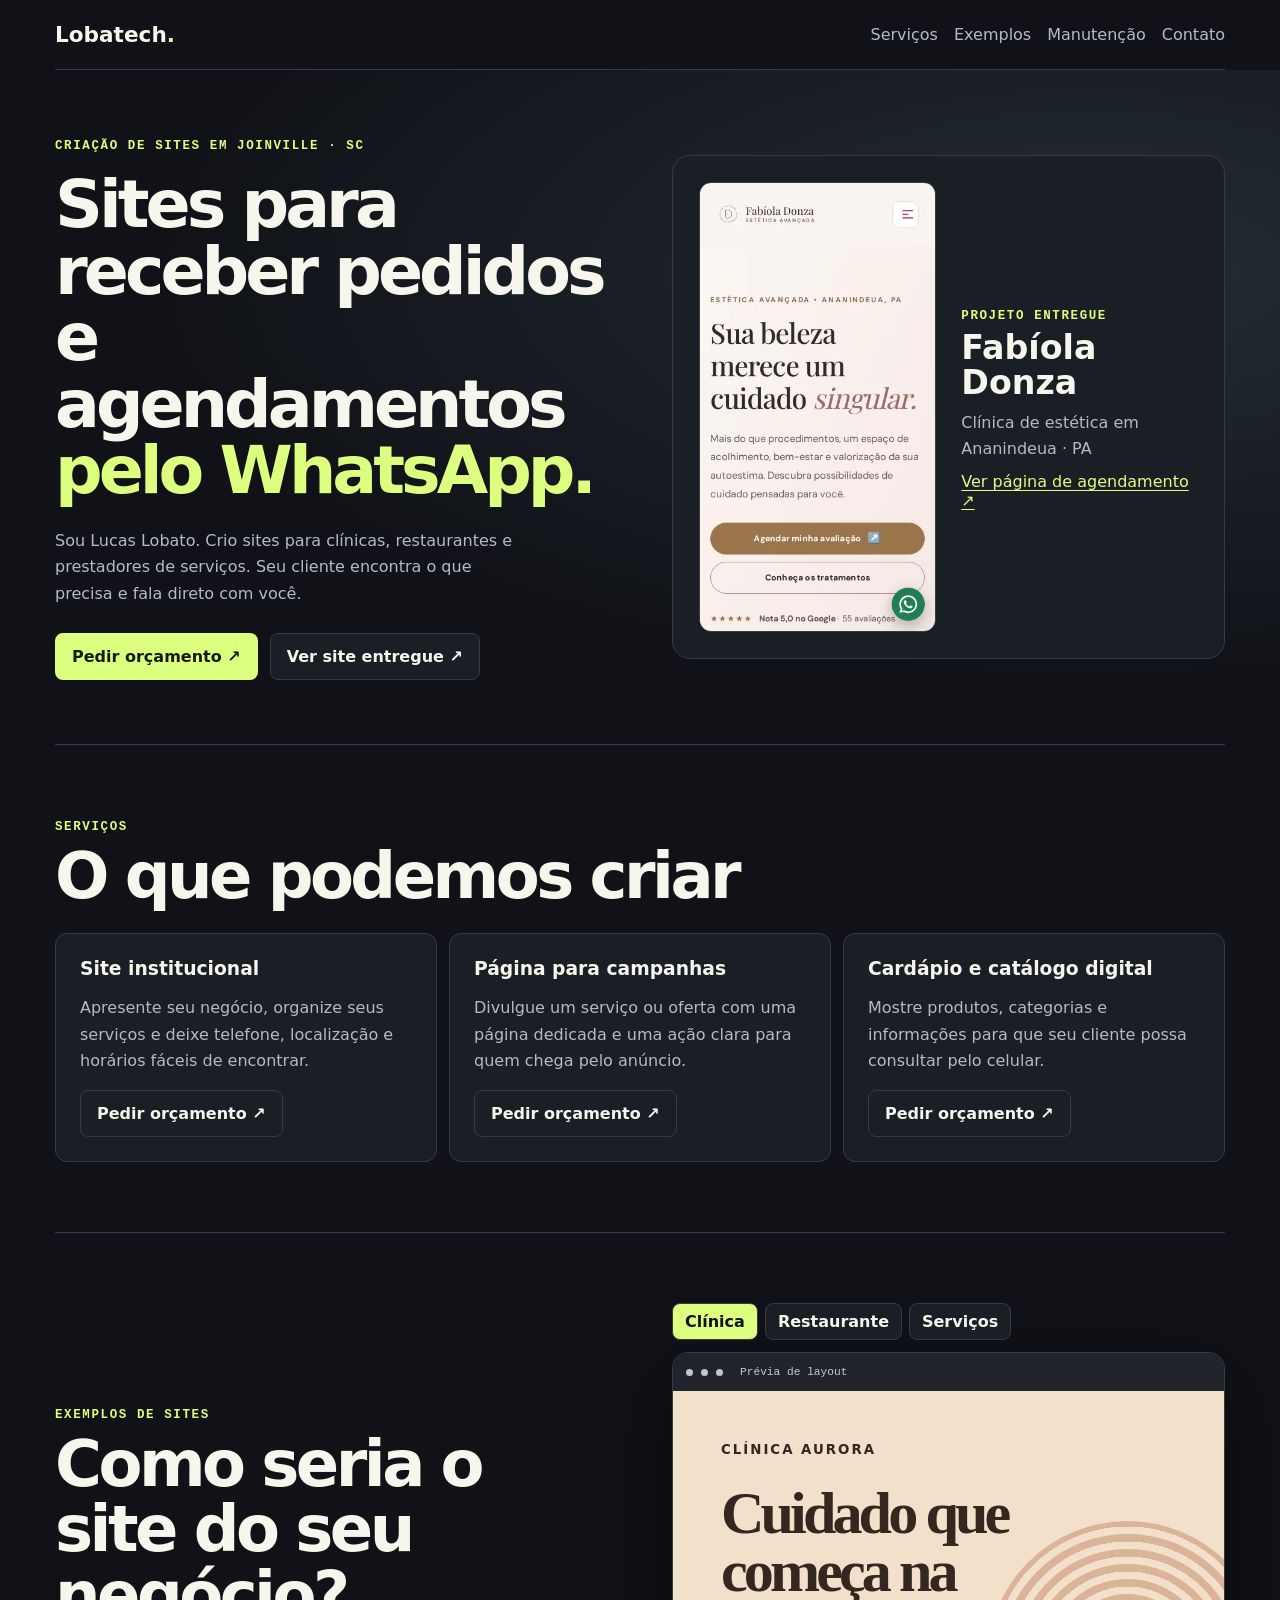
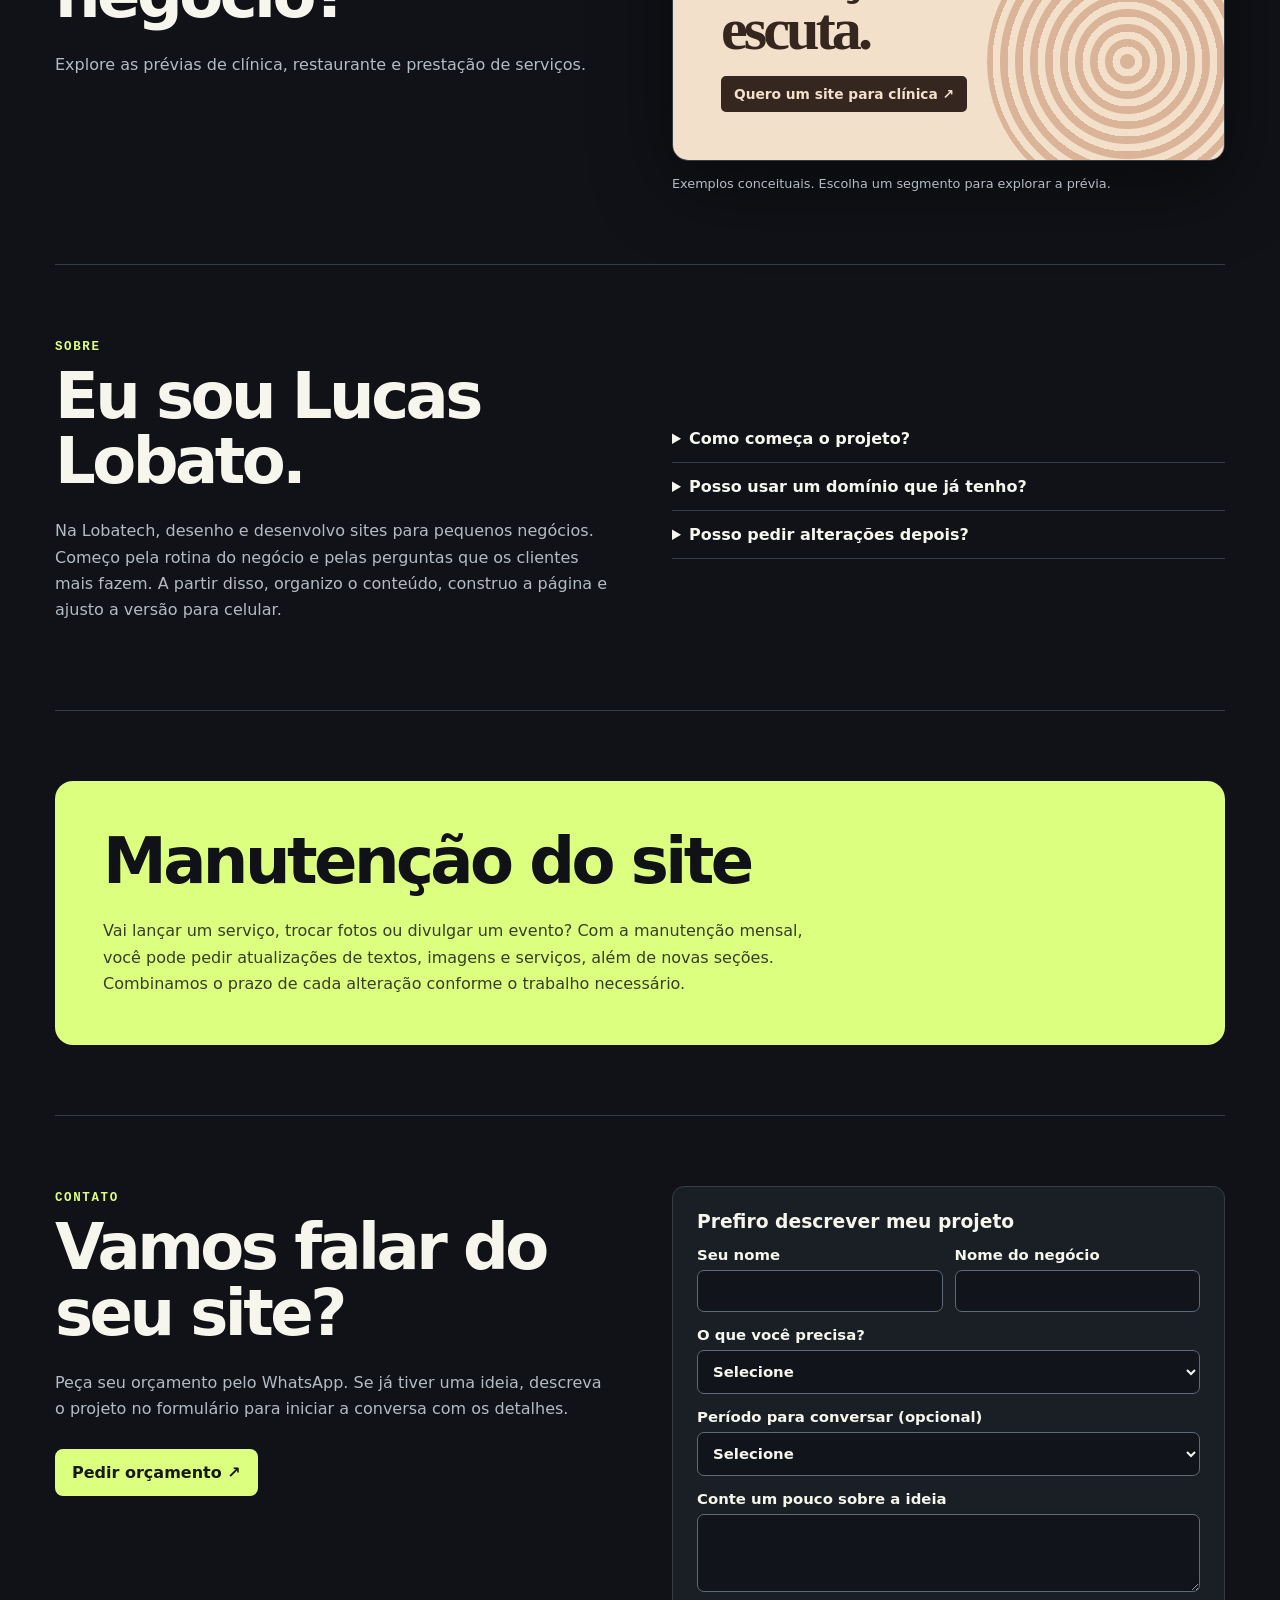
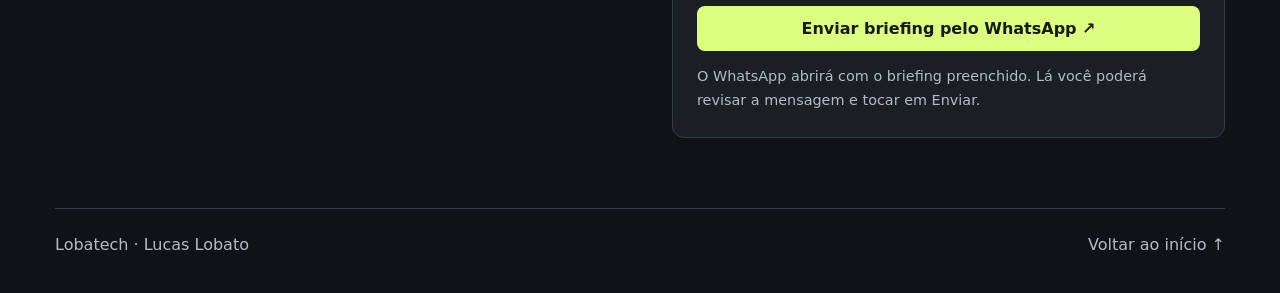
==== commit b4f7f8f5: "Destaca o projeto Fabíola Donza e simplifica os pedidos pelo WhatsApp" ====
--- a/index.html
+++ b/index.html
@@ -3,7 +3,7 @@
 <head>
 <meta charset="utf-8">
 <meta name="viewport" content="width=device-width,initial-scale=1">
-<meta name="description" content="Lobatech cria sites para clínicas, restaurantes e negócios locais. Veja exemplos interativos e monte o briefing do seu projeto.">
+<meta name="description" content="Lobatech cria sites para clínicas, restaurantes e negócios locais. Conheça um projeto entregue e peça seu orçamento pelo WhatsApp.">
 <meta name="theme-color" content="#101217">
 <title>Lobatech — Sites para negócios locais</title>
 <style>
@@ -14,19 +14,16 @@
 .showcase{min-width:0}.tabs{display:flex;flex-wrap:wrap;gap:7px;margin-bottom:12px}.tabs button{padding:8px 12px;background:var(--panel);border-color:var(--line);color:var(--text)}.tabs button[aria-pressed=true]{background:var(--lime);color:var(--ink)}.window{border:1px solid var(--line);border-radius:16px;overflow:hidden;box-shadow:0 25px 80px #0007}.chrome{display:flex;align-items:center;gap:8px;padding:13px;background:#20242a;color:#c6cbd1;font: .7rem ui-monospace,monospace}.chrome i{width:7px;height:7px;background:#c0c5cb;border-radius:50%}.chrome span{margin-left:9px}.mock{--paper:#f3e0cb;--deep:#352620;--accent:#c58e6e;position:relative;isolation:isolate;background:var(--paper);color:var(--deep);padding:clamp(20px,4vw,48px);min-height:320px;overflow:hidden}.mock[data-kind=restaurante]{--paper:#ffe19c;--deep:#3e2514;--accent:#ee8c54}.mock[data-kind=servicos]{--paper:#d8eaff;--deep:#192a47;--accent:#83a8de}.mock::after{content:"";position:absolute;z-index:-1;bottom:-42px;right:-44px;width:51%;aspect-ratio:1;border-radius:50%;background:repeating-radial-gradient(circle,var(--accent) 0 7px,transparent 8px 15px);opacity:.54}.mock small{font-weight:800;letter-spacing:.15em}.mock h2{font:700 clamp(2rem,4.7vw,4rem)/.96 Georgia,serif;letter-spacing:-.065em;max-width:10ch;margin:26px 0 18px}.mock a{display:inline-block;background:var(--deep);color:var(--paper);padding:10px 13px;border-radius:5px;font-weight:750;font-size:.86rem;text-decoration:none}.caption{font-size:.8rem;margin:12px 0 0}
 section{scroll-margin-top:24px}.section{padding:70px 0;border-top:1px solid var(--line)}.heading{font-size:clamp(2rem,5vw,4rem);line-height:1.02;letter-spacing:-.055em;margin:10px 0 24px}.cards{display:grid;grid-template-columns:repeat(3,1fr);gap:12px}.card{padding:24px;border-radius:12px;background:var(--panel);border:1px solid var(--line)}.card h3{margin:0}.card p{margin-bottom:0}.card svg{color:var(--lime);margin-bottom:18px}.callout{padding:clamp(22px,5vw,48px);border-radius:18px;background:var(--lime);color:var(--ink)}.callout p{color:#373e26}.callout a{background:var(--ink);color:var(--text)}.contact{align-items:start}.contact form{display:grid;gap:14px}.fields{display:grid;grid-template-columns:1fr 1fr;gap:12px}label{display:grid;gap:6px;font-weight:650;font-size:.93rem}input,select,textarea{font:inherit;width:100%;min-width:0;border:1px solid #606978;border-radius:7px;padding:11px;background:#11141a;color:var(--text)}textarea{resize:vertical}form button{padding:12px 16px}form p{margin:0;font-size:.9rem}.result{display:grid;gap:10px;margin-top:18px}.result[hidden],[hidden]{display:none!important}details{border-bottom:1px solid var(--line);padding:14px 0}summary{font-weight:750;cursor:pointer}footer{padding:26px 0 38px;border-top:1px solid var(--line);color:var(--muted);display:flex;justify-content:space-between;gap:16px}.fade{animation:appear .4s ease-out}@keyframes appear{from{opacity:.62;transform:translateY(4px)}}
 @media(max-width:780px){.hero-grid,.split{grid-template-columns:1fr}.top{align-items:flex-start;flex-direction:column;gap:10px}.cards{grid-template-columns:1fr}.hero{padding-top:55px}.section{padding:48px 0}}@media(max-width:380px){.fields{grid-template-columns:1fr}}@media(prefers-reduced-motion:reduce){*,*::before,*::after{animation:none!important;scroll-behavior:auto!important}}
+.title{font-size:clamp(2.65rem,5.2vw,5rem);line-height:1;letter-spacing:-.06em}.hero{padding:clamp(28px,5vw,70px) 0}.project{margin:0;min-width:0;display:grid;grid-template-columns:minmax(110px,1fr) 1fr;align-items:center;gap:clamp(14px,2vw,30px);padding:clamp(14px,2vw,30px);background:var(--panel);border:1px solid var(--line);border-radius:18px}.preview img{display:block;width:100%;height:auto;border-radius:12px;border:1px solid var(--line)}.project h2{margin:.5rem 0 0;font-size:clamp(1.35rem,2.6vw,2.5rem);line-height:1.05}.project p{margin:.6em 0}.project figcaption a{color:var(--lime);text-underline-offset:3px}.card p+.button{margin-top:16px}.callout .heading{margin-top:0}.callout p{max-width:70ch}.callout p:last-child{margin-bottom:0}
 </style>
 </head>
 <body>
-<header class="wrap top" id="inicio"><a class="brand" href="#inicio">Lobatech<b>.</b></a><nav aria-label="Menu principal"><a href="#servicos">Serviços</a><a href="#sobre">Sobre</a><a href="#precos">Preços</a><a href="#agendamento">Agendamento</a><a href="#contato">Contato</a></nav></header>
+<header class="wrap top" id="inicio"><a class="brand" href="#inicio">Lobatech<b>.</b></a><nav aria-label="Menu principal"><a href="#servicos">Serviços</a><a href="#demonstracao">Exemplos</a><a href="#manutencao">Manutenção</a><a href="#contato">Contato</a></nav></header>
 <main>
 <section class="hero" aria-labelledby="titulo">
 <div class="wrap hero-grid">
-<div><span class="tag">Criação de sites em Joinville · SC</span><h1 class="title" id="titulo">Seu negócio.<em>A um clique.</em></h1><p class="intro">Crio sites para negócios locais que precisam explicar o que fazem e facilitar o próximo passo do cliente: ligar, pedir um orçamento ou agendar.</p><div class="actions"><a class="button primary" href="https://wa.me/5547920002728?text=Ol%C3%A1%2C%20Lucas!%20Gostaria%20de%20conversar%20sobre%20um%20site%20para%20o%20meu%20neg%C3%B3cio.">Falar pelo WhatsApp <span aria-hidden="true">↗</span></a><a class="button secondary" href="#contato">Montar meu projeto</a><a class="button secondary" href="#demonstracao">Ver exemplos</a></div></div>
-<div class="showcase" id="demonstracao">
-<div class="tabs" role="group" aria-label="Tipo de site demonstrado"><button type="button" data-demo="clinica" aria-pressed="true">Clínica</button><button type="button" data-demo="restaurante" aria-pressed="false">Restaurante</button><button type="button" data-demo="servicos" aria-pressed="false">Serviços</button></div>
-<div class="window"><div class="chrome" aria-hidden="true"><i></i><i></i><i></i><span>Prévia de layout</span></div><div class="mock" data-kind="clinica"><div id="demo-copy" aria-live="polite"><small id="demo-name">CLÍNICA AURORA</small><h2 id="demo-title">Cuidado que começa na escuta.</h2></div><a href="https://wa.me/5547920002728?text=Ol%C3%A1%2C%20Lucas!%20Gostaria%20de%20pedir%20um%20or%C3%A7amento%20para%20um%20site%20para%20cl%C3%ADnica." id="demo-action">Quero um site para clínica ↗</a></div></div>
-<p class="caption">Exemplos conceituais. Escolha um segmento para explorar a prévia.</p>
-</div>
+<div><span class="tag">Criação de sites em Joinville · SC</span><h1 class="title" id="titulo">Sites para receber pedidos e agendamentos <em>pelo WhatsApp.</em></h1><p class="intro">Sou Lucas Lobato. Crio sites para clínicas, restaurantes e prestadores de serviços. Seu cliente encontra o que precisa e fala direto com você.</p><div class="actions"><a class="button primary" href="https://wa.me/5547920002728?text=Ol%C3%A1%2C%20Lucas!%20Gostaria%20de%20pedir%20um%20or%C3%A7amento%20para%20o%20site%20do%20meu%20neg%C3%B3cio.">Pedir orçamento ↗</a><a class="button secondary" href="https://drafabioladonza.com.br/agendamento/">Ver site entregue ↗</a></div></div>
+<figure class="project"><a class="preview" href="https://drafabioladonza.com.br/agendamento/" aria-label="Visitar o site entregue para Fabíola Donza"><img src="assets/fabiola-donza.webp" width="390" height="744" alt="Página de agendamento da Fabíola Donza vista pelo celular"></a><figcaption><span class="tag">Projeto entregue</span><h2>Fabíola Donza</h2><p>Clínica de estética em Ananindeua · PA</p><a href="https://drafabioladonza.com.br/agendamento/">Ver página de agendamento ↗</a></figcaption></figure>
 </div>
 </section>
 <section class="wrap section" id="servicos"><span class="tag">Serviços</span><h2 class="heading">O que podemos criar</h2><div class="cards">
@@ -34,11 +31,15 @@
 <article class="card"><h3>Página para campanhas</h3><p>Divulgue um serviço ou oferta com uma página dedicada e uma ação clara para quem chega pelo anúncio.</p><a class="button secondary" href="https://wa.me/5547920002728?text=Ol%C3%A1%2C%20Lucas!%20Gostaria%20de%20pedir%20um%20or%C3%A7amento%20para%20uma%20p%C3%A1gina%20para%20campanhas." aria-label="Pedir orçamento pelo WhatsApp para uma página para campanhas">Pedir orçamento ↗</a></article>
 <article class="card"><h3>Cardápio e catálogo digital</h3><p>Mostre produtos, categorias e informações para que seu cliente possa consultar pelo celular.</p><a class="button secondary" href="https://wa.me/5547920002728?text=Ol%C3%A1%2C%20Lucas!%20Gostaria%20de%20pedir%20um%20or%C3%A7amento%20para%20um%20card%C3%A1pio%20ou%20cat%C3%A1logo%20digital." aria-label="Pedir orçamento pelo WhatsApp para um cardápio ou catálogo digital">Pedir orçamento ↗</a></article>
 </div></section>
+<section class="wrap section split" id="demonstracao"><div><span class="tag">Exemplos de sites</span><h2 class="heading">Como seria o site do seu negócio?</h2><p>Explore as prévias de clínica, restaurante e prestação de serviços.</p></div><div class="showcase">
+<div class="tabs" role="group" aria-label="Tipo de site demonstrado"><button type="button" data-demo="clinica" aria-pressed="true">Clínica</button><button type="button" data-demo="restaurante" aria-pressed="false">Restaurante</button><button type="button" data-demo="servicos" aria-pressed="false">Serviços</button></div>
+<div class="window"><div class="chrome" aria-hidden="true"><i></i><i></i><i></i><span>Prévia de layout</span></div><div class="mock" data-kind="clinica"><div id="demo-copy" aria-live="polite"><small id="demo-name">CLÍNICA AURORA</small><h2 id="demo-title">Cuidado que começa na escuta.</h2></div><a href="https://wa.me/5547920002728?text=Ol%C3%A1%2C%20Lucas!%20Gostaria%20de%20pedir%20um%20or%C3%A7amento%20para%20um%20site%20para%20cl%C3%ADnica." id="demo-action">Quero um site para clínica ↗</a></div></div>
+<p class="caption">Exemplos conceituais. Escolha um segmento para explorar a prévia.</p>
+</div></section>
 <section class="wrap section split" id="sobre"><div><span class="tag">Sobre</span><h2 class="heading">Eu sou Lucas Lobato.</h2><p>Na Lobatech, desenho e desenvolvo sites para pequenos negócios. Começo pela rotina do negócio e pelas perguntas que os clientes mais fazem. A partir disso, organizo o conteúdo, construo a página e ajusto a versão para celular.</p></div><div><details><summary>Como começa o projeto?</summary><p>Você descreve o negócio e o que quer que as pessoas façam no site. Com isso, definimos as páginas e os recursos antes de montar a proposta.</p></details><details><summary>Posso usar um domínio que já tenho?</summary><p>Sim. A publicação pode usar seu domínio atual. O plano de hospedagem e o acesso ao domínio são alinhados antes da publicação.</p></details><details><summary>Posso pedir alterações depois?</summary><p>Sim. Atualizações de conteúdo e manutenção podem ser combinadas conforme a necessidade do projeto.</p></details></div></section>
-<section class="wrap section" id="precos"><div class="callout split"><div><span>Preços</span><h2 class="heading">Orçamento por projeto.</h2><p>O valor depende do número de páginas, dos materiais disponíveis e das integrações. A proposta detalha o que entra na criação e quais custos são recorrentes.</p></div><div><a href="https://wa.me/5547920002728?text=Ol%C3%A1%2C%20Lucas!%20Gostaria%20de%20pedir%20um%20or%C3%A7amento%20para%20meu%20projeto." class="button">Pedir orçamento pelo WhatsApp ↗</a></div></div></section>
-<section class="wrap section split" id="agendamento"><div><span class="tag">Agendamento</span><h2 class="heading">Prefere conversar primeiro?</h2><p>Combine pelo WhatsApp o melhor horário para conversar sobre seu projeto.</p></div><div><a class="button secondary" href="https://wa.me/5547920002728?text=Ol%C3%A1%2C%20Lucas!%20Gostaria%20de%20marcar%20uma%20conversa%20sobre%20meu%20projeto.%20Qual%20hor%C3%A1rio%20est%C3%A1%20dispon%C3%ADvel%3F">Combinar horário pelo WhatsApp ↗</a></div></section>
-<section class="wrap section split contact" id="contato"><div><span class="tag">Contato</span><h2 class="heading">Vamos falar do seu site?</h2><p>Conte o básico e gere uma mensagem com os detalhes do projeto.</p><p>Fale comigo pelo WhatsApp ou prepare um briefing para enviar.</p><div class="actions"><a class="button primary" href="https://wa.me/5547920002728?text=Ol%C3%A1%2C%20Lucas!%20Gostaria%20de%20conversar%20sobre%20um%20site%20para%20o%20meu%20neg%C3%B3cio.">Abrir WhatsApp</a><a class="button secondary" href="tel:+5547920002728">Ligar</a></div></div>
-<div class="card"><noscript><p>Ative o JavaScript para montar o briefing.</p></noscript><form id="briefing"><div class="fields"><label>Seu nome<input name="nome" autocomplete="name" maxlength="80" required></label><label>Nome do negócio<input name="negocio" autocomplete="organization" maxlength="120" required></label></div><label>O que você precisa?<select name="tipo" id="tipo" required><option value="">Selecione</option><option>Site para clínica</option><option>Cardápio digital</option><option>Site de serviços</option><option>Site institucional</option><option>Página para campanhas</option><option>Outro projeto</option></select></label><label>Período para conversar (opcional)<select name="periodo" id="periodo"><option value="">Selecione</option><option>Manhã</option><option>Tarde</option><option>Noite</option></select></label><label>Conte um pouco sobre a ideia<textarea name="ideia" rows="3" maxlength="900" required></textarea></label><button class="primary" type="submit">Enviar briefing pelo WhatsApp ↗</button><p>O WhatsApp abrirá com o briefing preenchido. Lá você poderá revisar a mensagem e tocar em Enviar.</p></form><div class="result" id="result" hidden><label>Seu briefing<textarea id="message" rows="7" readonly></textarea></label><div class="actions"><button type="button" class="button secondary" id="copy">Copiar briefing</button><button type="button" class="button secondary" id="download">Baixar .txt</button><a class="button primary" id="send" hidden>Abrir WhatsApp novamente ↗</a></div><p role="status" id="status"></p></div></div>
+<section class="wrap section" id="manutencao"><div class="callout"><h2 class="heading">Manutenção do site</h2><p>Vai lançar um serviço, trocar fotos ou divulgar um evento? Com a manutenção mensal, você pode pedir atualizações de textos, imagens e serviços, além de novas seções. Combinamos o prazo de cada alteração conforme o trabalho necessário.</p></div></section>
+<section class="wrap section split contact" id="contato"><div><span class="tag">Contato</span><h2 class="heading">Vamos falar do seu site?</h2><p>Peça seu orçamento pelo WhatsApp. Se já tiver uma ideia, descreva o projeto no formulário para iniciar a conversa com os detalhes.</p><div class="actions"><a class="button primary" href="https://wa.me/5547920002728?text=Ol%C3%A1%2C%20Lucas!%20Gostaria%20de%20pedir%20um%20or%C3%A7amento%20para%20o%20site%20do%20meu%20neg%C3%B3cio.">Pedir orçamento ↗</a></div></div>
+<div class="card"><noscript><p>Ative o JavaScript para montar o briefing.</p></noscript><form id="briefing"><h3>Prefiro descrever meu projeto</h3><div class="fields"><label>Seu nome<input name="nome" autocomplete="name" maxlength="80" required></label><label>Nome do negócio<input name="negocio" autocomplete="organization" maxlength="120" required></label></div><label>O que você precisa?<select name="tipo" id="tipo" required><option value="">Selecione</option><option>Site para clínica</option><option>Cardápio digital</option><option>Site de serviços</option><option>Site institucional</option><option>Página para campanhas</option><option>Outro projeto</option></select></label><label>Período para conversar (opcional)<select name="periodo" id="periodo"><option value="">Selecione</option><option>Manhã</option><option>Tarde</option><option>Noite</option></select></label><label>Conte um pouco sobre a ideia<textarea name="ideia" rows="3" maxlength="900" required></textarea></label><button class="primary" type="submit">Enviar briefing pelo WhatsApp ↗</button><p>O WhatsApp abrirá com o briefing preenchido. Lá você poderá revisar a mensagem e tocar em Enviar.</p></form><div class="result" id="result" hidden><label>Seu briefing<textarea id="message" rows="7" readonly></textarea></label><div class="actions"><button type="button" class="button secondary" id="copy">Copiar briefing</button><button type="button" class="button secondary" id="download">Baixar .txt</button><a class="button primary" id="send" hidden>Abrir WhatsApp novamente ↗</a></div><p role="status" id="status"></p></div></div>
 </section>
 </main>
 <footer class="wrap"><span>Lobatech · Lucas Lobato</span><a href="#inicio">Voltar ao início ↑</a></footer>
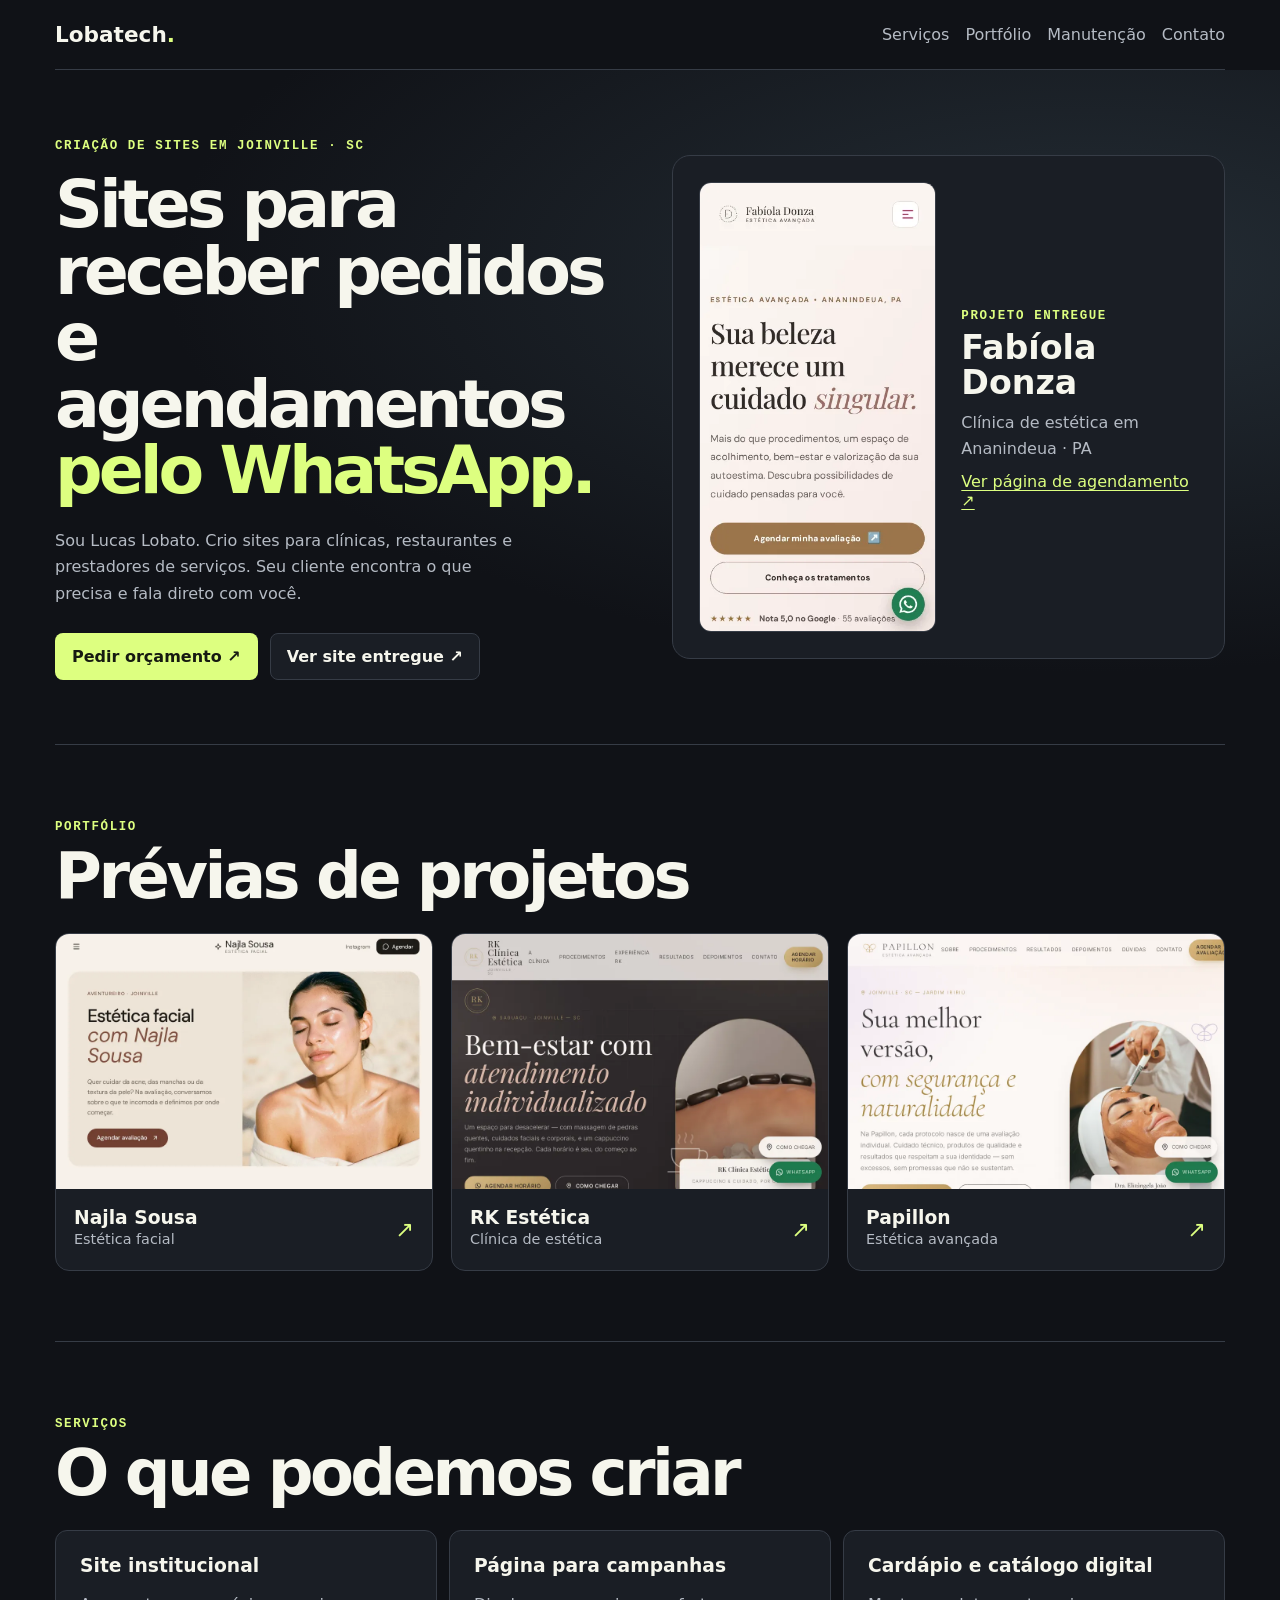
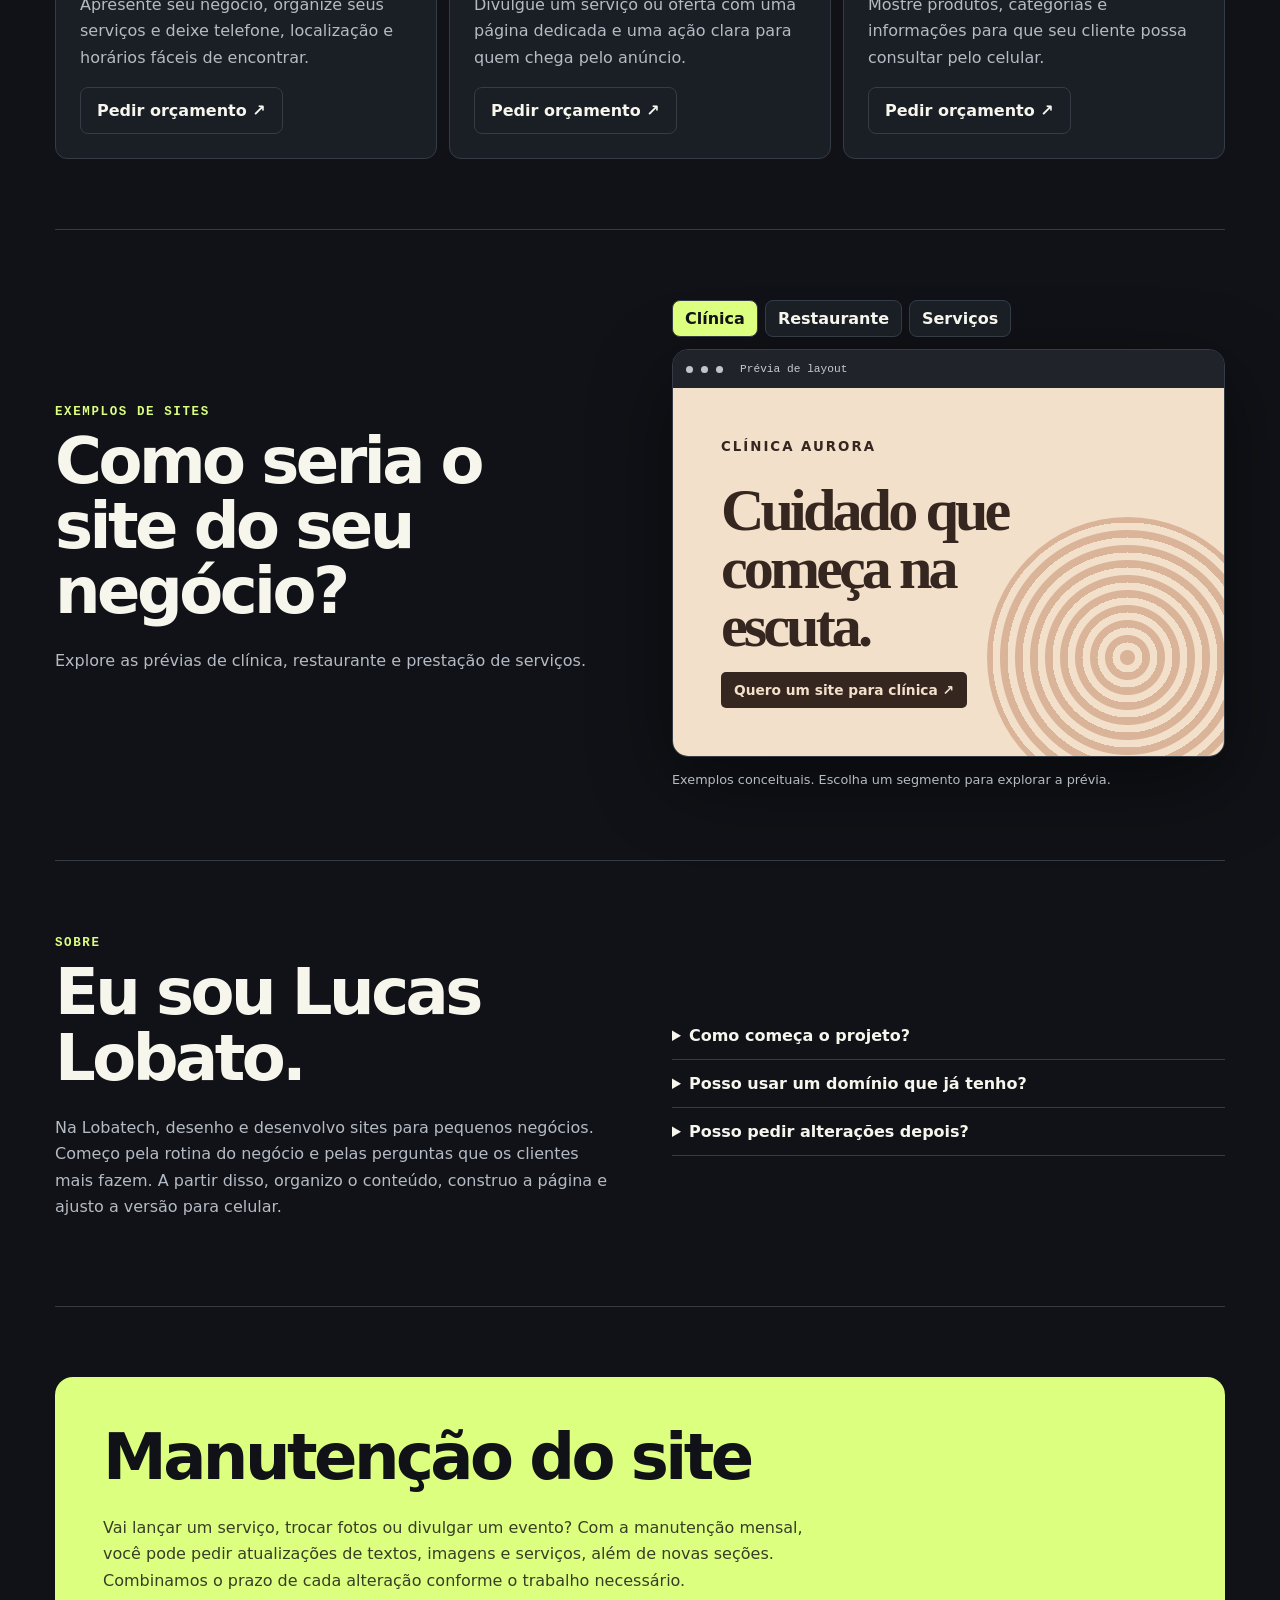
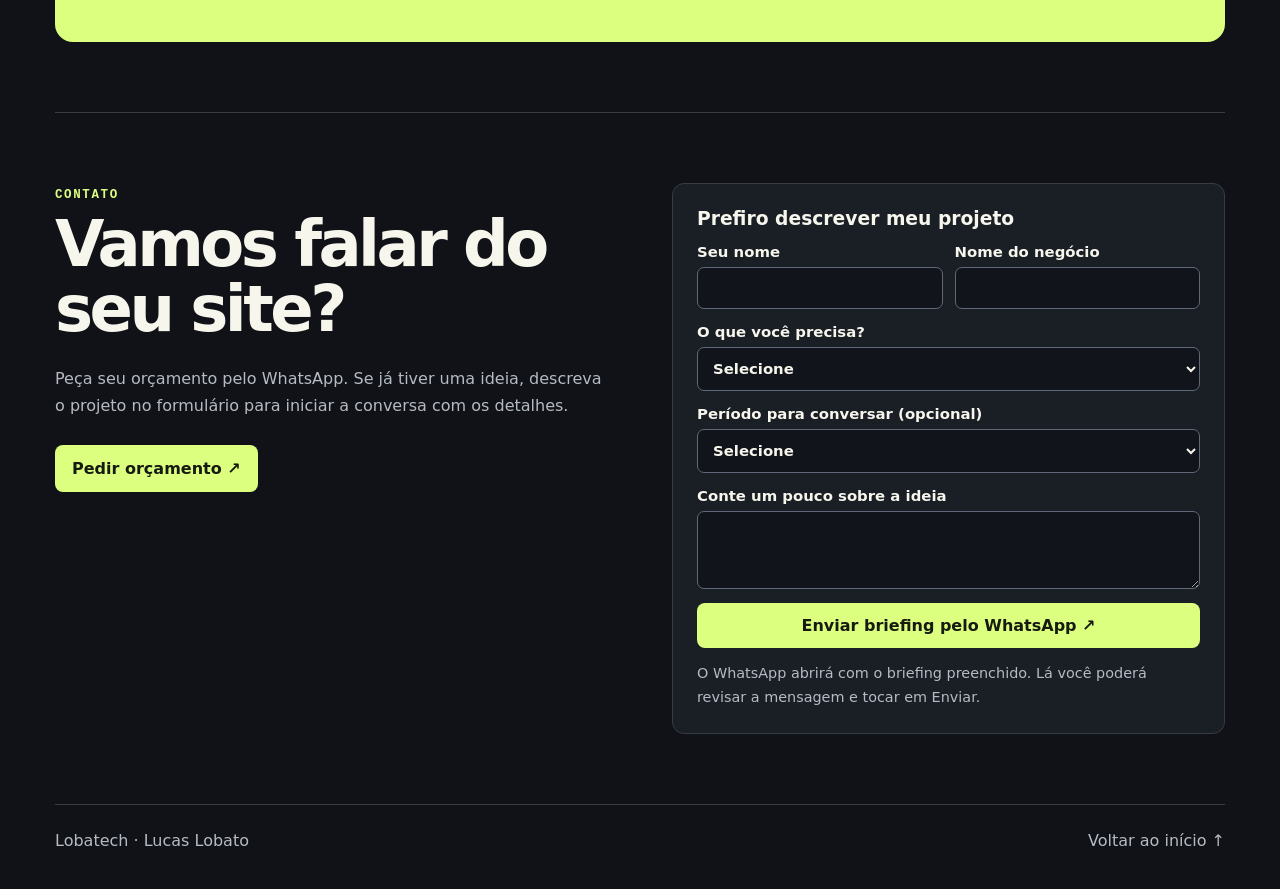
==== commit fda5e89f: "Adiciona portfólio com prévias dos projetos e animações acessíveis" ====
--- a/index.html
+++ b/index.html
@@ -15,16 +15,50 @@
 section{scroll-margin-top:24px}.section{padding:70px 0;border-top:1px solid var(--line)}.heading{font-size:clamp(2rem,5vw,4rem);line-height:1.02;letter-spacing:-.055em;margin:10px 0 24px}.cards{display:grid;grid-template-columns:repeat(3,1fr);gap:12px}.card{padding:24px;border-radius:12px;background:var(--panel);border:1px solid var(--line)}.card h3{margin:0}.card p{margin-bottom:0}.card svg{color:var(--lime);margin-bottom:18px}.callout{padding:clamp(22px,5vw,48px);border-radius:18px;background:var(--lime);color:var(--ink)}.callout p{color:#373e26}.callout a{background:var(--ink);color:var(--text)}.contact{align-items:start}.contact form{display:grid;gap:14px}.fields{display:grid;grid-template-columns:1fr 1fr;gap:12px}label{display:grid;gap:6px;font-weight:650;font-size:.93rem}input,select,textarea{font:inherit;width:100%;min-width:0;border:1px solid #606978;border-radius:7px;padding:11px;background:#11141a;color:var(--text)}textarea{resize:vertical}form button{padding:12px 16px}form p{margin:0;font-size:.9rem}.result{display:grid;gap:10px;margin-top:18px}.result[hidden],[hidden]{display:none!important}details{border-bottom:1px solid var(--line);padding:14px 0}summary{font-weight:750;cursor:pointer}footer{padding:26px 0 38px;border-top:1px solid var(--line);color:var(--muted);display:flex;justify-content:space-between;gap:16px}.fade{animation:appear .4s ease-out}@keyframes appear{from{opacity:.62;transform:translateY(4px)}}
 @media(max-width:780px){.hero-grid,.split{grid-template-columns:1fr}.top{align-items:flex-start;flex-direction:column;gap:10px}.cards{grid-template-columns:1fr}.hero{padding-top:55px}.section{padding:48px 0}}@media(max-width:380px){.fields{grid-template-columns:1fr}}@media(prefers-reduced-motion:reduce){*,*::before,*::after{animation:none!important;scroll-behavior:auto!important}}
 .title{font-size:clamp(2.65rem,5.2vw,5rem);line-height:1;letter-spacing:-.06em}.hero{padding:clamp(28px,5vw,70px) 0}.project{margin:0;min-width:0;display:grid;grid-template-columns:minmax(110px,1fr) 1fr;align-items:center;gap:clamp(14px,2vw,30px);padding:clamp(14px,2vw,30px);background:var(--panel);border:1px solid var(--line);border-radius:18px}.preview img{display:block;width:100%;height:auto;border-radius:12px;border:1px solid var(--line)}.project h2{margin:.5rem 0 0;font-size:clamp(1.35rem,2.6vw,2.5rem);line-height:1.05}.project p{margin:.6em 0}.project figcaption a{color:var(--lime);text-underline-offset:3px}.card p+.button{margin-top:16px}.callout .heading{margin-top:0}.callout p{max-width:70ch}.callout p:last-child{margin-bottom:0}
+
+.portfolio-grid{display:grid;grid-template-columns:repeat(3,minmax(0,1fr));gap:18px}
+.portfolio-item{display:block;overflow:hidden;border:1px solid var(--line);background:var(--panel);border-radius:14px;text-decoration:none}
+.portfolio-item:is(:hover,:focus-visible){border-color:var(--lime)}
+.portfolio-image{overflow:hidden;background:var(--panel);aspect-ratio:960/650}
+.portfolio-image img{display:block;width:100%;height:100%;object-fit:cover}
+.portfolio-info{padding:18px;display:flex;justify-content:space-between;gap:10px;align-items:center}
+.portfolio-info h3,.portfolio-info p{margin:0}.portfolio-info p{font-size:.9rem}.portfolio-info span{color:var(--lime);font-size:1.4rem}
+@media(max-width:780px){.portfolio-grid{grid-template-columns:1fr}}
+@media(prefers-reduced-motion:no-preference){
+  @keyframes enter-section{from{opacity:.35;transform:translateY(14px)}to{opacity:1;transform:translateY(0)}}
+  .hero-grid>div:first-child,.hero-grid>.project,.section.entering{animation:enter-section .48s ease-out both}
+  .hero-grid>.project{animation-delay:.08s}
+  .portfolio-image img,.button{transition:transform .22s ease}
+  @media(hover:hover){.portfolio-item:hover img{transform:scale(1.035)}.button:hover{transform:translateY(-2px)}}
+}
 </style>
 </head>
 <body>
-<header class="wrap top" id="inicio"><a class="brand" href="#inicio">Lobatech<b>.</b></a><nav aria-label="Menu principal"><a href="#servicos">Serviços</a><a href="#demonstracao">Exemplos</a><a href="#manutencao">Manutenção</a><a href="#contato">Contato</a></nav></header>
+<header class="wrap top" id="inicio"><a class="brand" href="#inicio">Lobatech<b>.</b></a><nav aria-label="Menu principal"><a href="#servicos">Serviços</a><a href="#portfolio">Portfólio</a><a href="#manutencao">Manutenção</a><a href="#contato">Contato</a></nav></header>
 <main>
 <section class="hero" aria-labelledby="titulo">
 <div class="wrap hero-grid">
 <div><span class="tag">Criação de sites em Joinville · SC</span><h1 class="title" id="titulo">Sites para receber pedidos e agendamentos <em>pelo WhatsApp.</em></h1><p class="intro">Sou Lucas Lobato. Crio sites para clínicas, restaurantes e prestadores de serviços. Seu cliente encontra o que precisa e fala direto com você.</p><div class="actions"><a class="button primary" href="https://wa.me/5547920002728?text=Ol%C3%A1%2C%20Lucas!%20Gostaria%20de%20pedir%20um%20or%C3%A7amento%20para%20o%20site%20do%20meu%20neg%C3%B3cio.">Pedir orçamento ↗</a><a class="button secondary" href="https://drafabioladonza.com.br/agendamento/">Ver site entregue ↗</a></div></div>
 <figure class="project"><a class="preview" href="https://drafabioladonza.com.br/agendamento/" aria-label="Visitar o site entregue para Fabíola Donza"><img src="assets/fabiola-donza.webp" width="390" height="744" alt="Página de agendamento da Fabíola Donza vista pelo celular"></a><figcaption><span class="tag">Projeto entregue</span><h2>Fabíola Donza</h2><p>Clínica de estética em Ananindeua · PA</p><a href="https://drafabioladonza.com.br/agendamento/">Ver página de agendamento ↗</a></figcaption></figure>
 </div>
+</section>
+<section class="wrap section" id="portfolio" aria-labelledby="portfolio-title">
+  <span class="tag">Portfólio</span>
+  <h2 class="heading" id="portfolio-title">Prévias de projetos</h2>
+  <div class="portfolio-grid">
+    <a class="portfolio-item" href="https://lobatex-luc.github.io/najlasousa/" aria-label="Abrir prévia do projeto Najla Sousa">
+      <div class="portfolio-image"><img loading="lazy" decoding="async" src="assets/najlasousa.webp" width="960" height="650" alt="Página inicial do projeto Najla Sousa"></div>
+      <div class="portfolio-info"><div><h3>Najla Sousa</h3><p>Estética facial</p></div><span aria-hidden="true">↗</span></div>
+    </a>
+    <a class="portfolio-item" href="https://lobatex-luc.github.io/RKEstetica/" aria-label="Abrir prévia do projeto RK Estética">
+      <div class="portfolio-image"><img loading="lazy" decoding="async" src="assets/RKEstetica.webp" width="960" height="650" alt="Página inicial do projeto RK Estética"></div>
+      <div class="portfolio-info"><div><h3>RK Estética</h3><p>Clínica de estética</p></div><span aria-hidden="true">↗</span></div>
+    </a>
+    <a class="portfolio-item" href="https://lobatex-luc.github.io/papillon-estetica-avancada/" aria-label="Abrir prévia do projeto Papillon">
+      <div class="portfolio-image"><img loading="lazy" decoding="async" src="assets/papillon-estetica-avancada.webp" width="960" height="650" alt="Página inicial do projeto Papillon"></div>
+      <div class="portfolio-info"><div><h3>Papillon</h3><p>Estética avançada</p></div><span aria-hidden="true">↗</span></div>
+    </a>
+  </div>
 </section>
 <section class="wrap section" id="servicos"><span class="tag">Serviços</span><h2 class="heading">O que podemos criar</h2><div class="cards">
 <article class="card"><h3>Site institucional</h3><p>Apresente seu negócio, organize seus serviços e deixe telefone, localização e horários fáceis de encontrar.</p><a class="button secondary" href="https://wa.me/5547920002728?text=Ol%C3%A1%2C%20Lucas!%20Gostaria%20de%20pedir%20um%20or%C3%A7amento%20para%20um%20site%20institucional." aria-label="Pedir orçamento pelo WhatsApp para um site institucional">Pedir orçamento ↗</a></article>
@@ -125,6 +159,17 @@
   link.click();
   setTimeout(() => URL.revokeObjectURL(url), 1000);
 });
+if ("IntersectionObserver" in window && matchMedia("(prefers-reduced-motion: no-preference)").matches) {
+  const observer = new IntersectionObserver(entries => {
+    for (const entry of entries) {
+      if (entry.isIntersecting) {
+        entry.target.classList.add("entering");
+        observer.unobserve(entry.target);
+      }
+    }
+  });
+  document.querySelectorAll(".section").forEach(section => observer.observe(section));
+}
 </script>
 </body>
 </html>
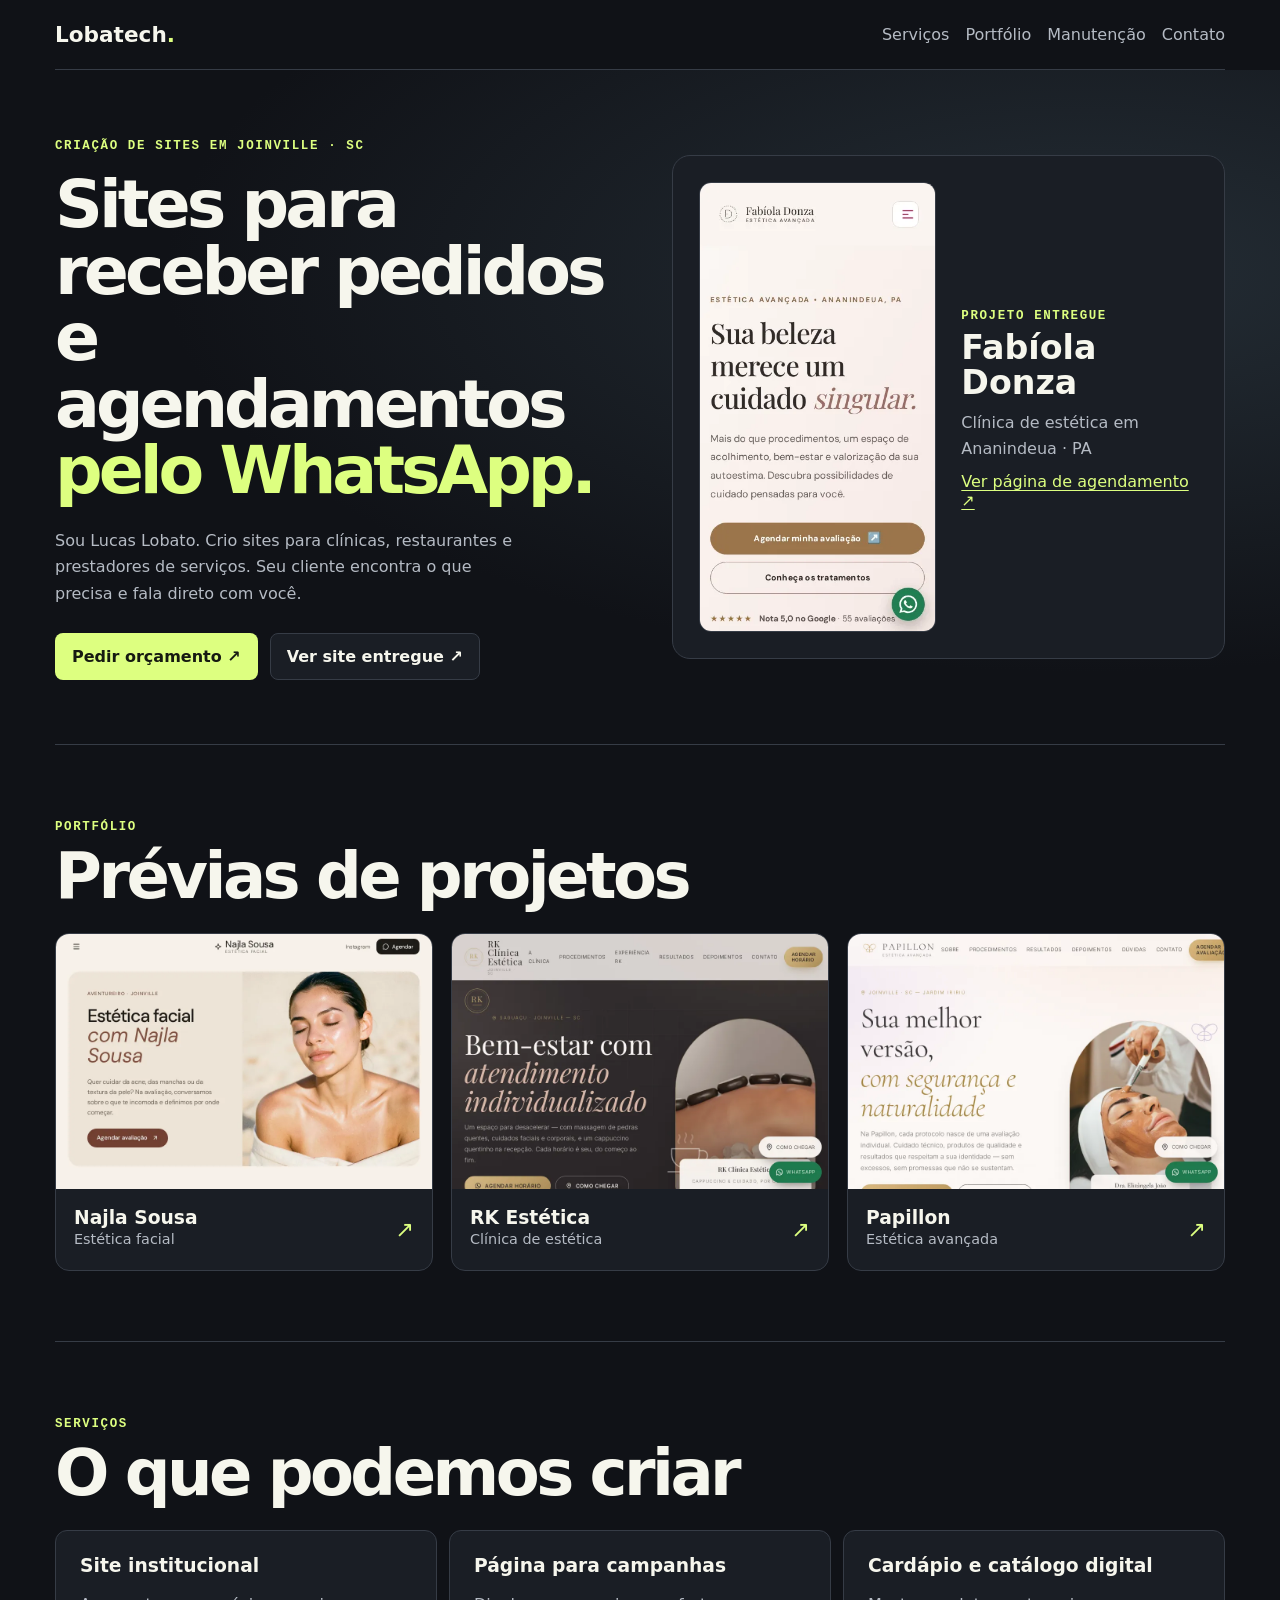
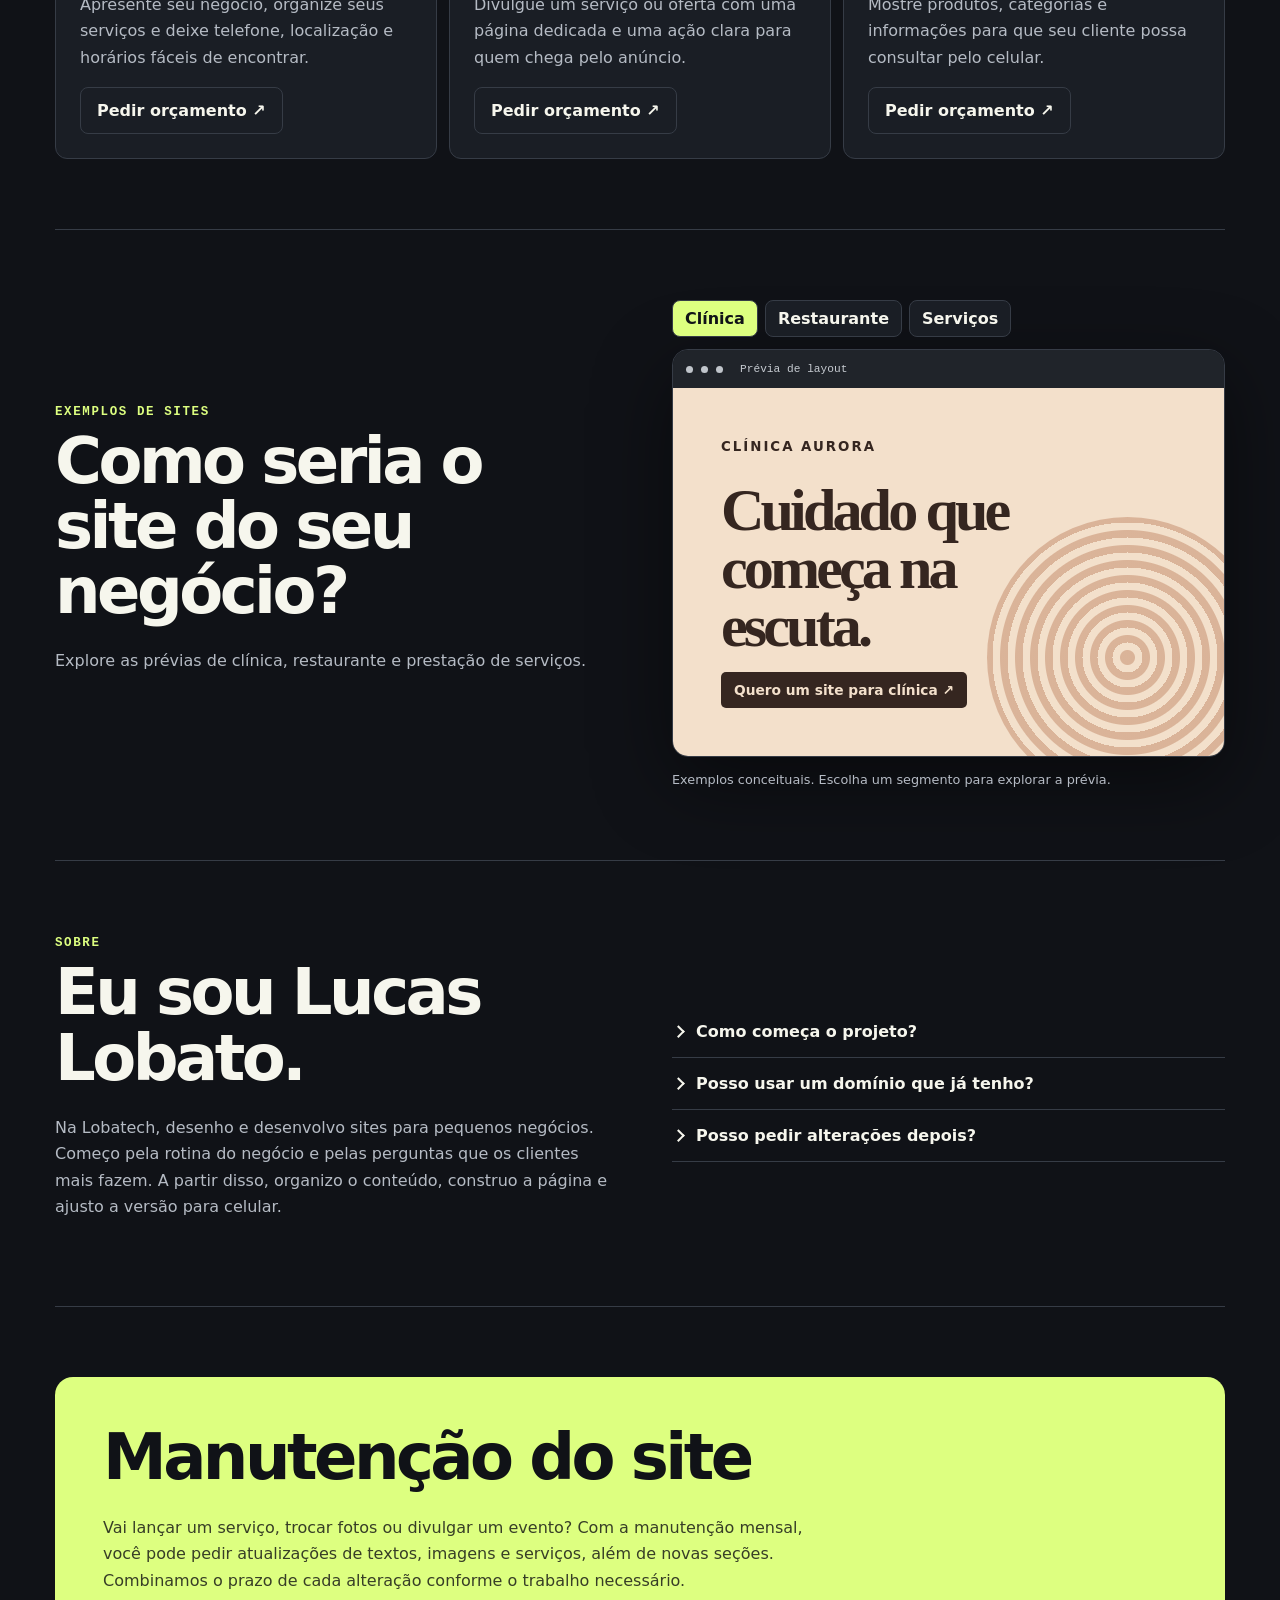
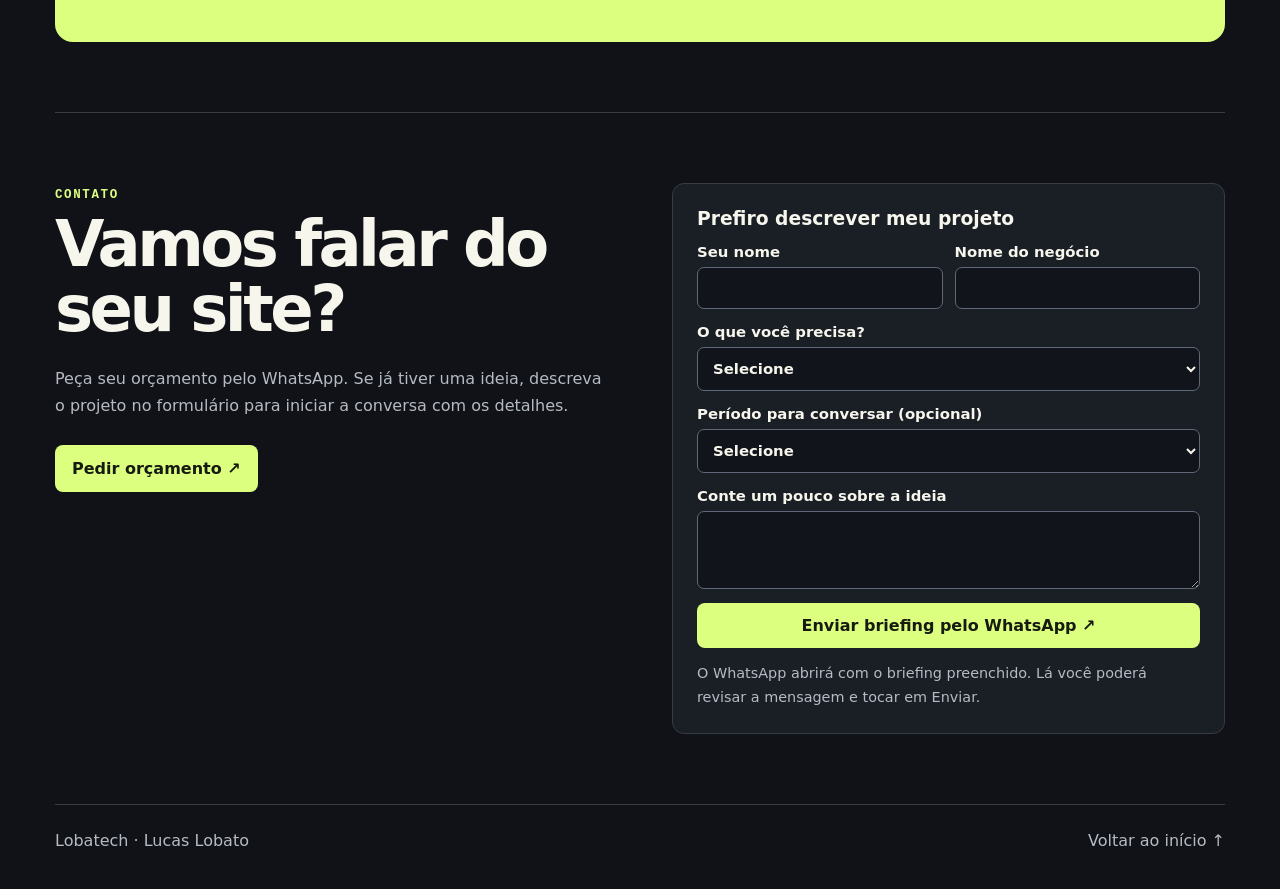
==== commit 8f6981cb: "Anima a abertura e o fechamento das perguntas na seção Sobre" ====
--- a/index.html
+++ b/index.html
@@ -31,6 +31,14 @@
   .portfolio-image img,.button{transition:transform .22s ease}
   @media(hover:hover){.portfolio-item:hover img{transform:scale(1.035)}.button:hover{transform:translateY(-2px)}}
 }
+#sobre details{padding:0}
+#sobre summary{display:flex;align-items:center;gap:.8rem;padding:16px 2px;list-style:none}
+#sobre summary::-webkit-details-marker{display:none}
+#sobre summary::before{content:"";width:.45em;height:.45em;flex:none;border:solid currentColor;border-width:0 2px 2px 0;transform:rotate(-45deg)}
+#sobre summary:is(:hover,:focus-visible),#sobre details[open] summary{color:var(--lime)}
+#sobre details[open]:not(.closing) summary::before{transform:rotate(45deg)}
+#sobre details p{margin:0;padding:0 0 18px 1.5rem}
+@media(prefers-reduced-motion:no-preference){#sobre summary::before{transition:transform .28s ease}#sobre summary{transition:color .18s ease}}
 </style>
 </head>
 <body>
@@ -170,6 +178,39 @@
   });
   document.querySelectorAll(".section").forEach(section => observer.observe(section));
 }
+document.querySelectorAll("#sobre details").forEach(item => {
+  const summary = item.querySelector("summary");
+  let animation;
+  summary.addEventListener("click", event => {
+    if (!item.animate || matchMedia("(prefers-reduced-motion: reduce)").matches) {
+      animation?.cancel();
+      animation = null;
+      item.classList.remove("closing");
+      item.style.overflow = "";
+      return;
+    }
+    event.preventDefault();
+    const expand = !item.open || item.classList.contains("closing");
+    const start = item.getBoundingClientRect().height;
+    animation?.cancel();
+    item.open = true;
+    item.classList.toggle("closing", !expand);
+    item.style.overflow = "hidden";
+    const border = parseFloat(getComputedStyle(item).borderBottomWidth);
+    const end = expand ? item.getBoundingClientRect().height : summary.getBoundingClientRect().height + border;
+    const current = item.animate([{height: start + "px"}, {height: end + "px"}], {
+      duration: 320, easing: "ease-in-out"
+    });
+    animation = current;
+    current.onfinish = () => {
+      if (animation !== current) return;
+      item.open = expand;
+      item.classList.remove("closing");
+      item.style.overflow = "";
+      animation = null;
+    };
+  });
+});
 </script>
 </body>
 </html>
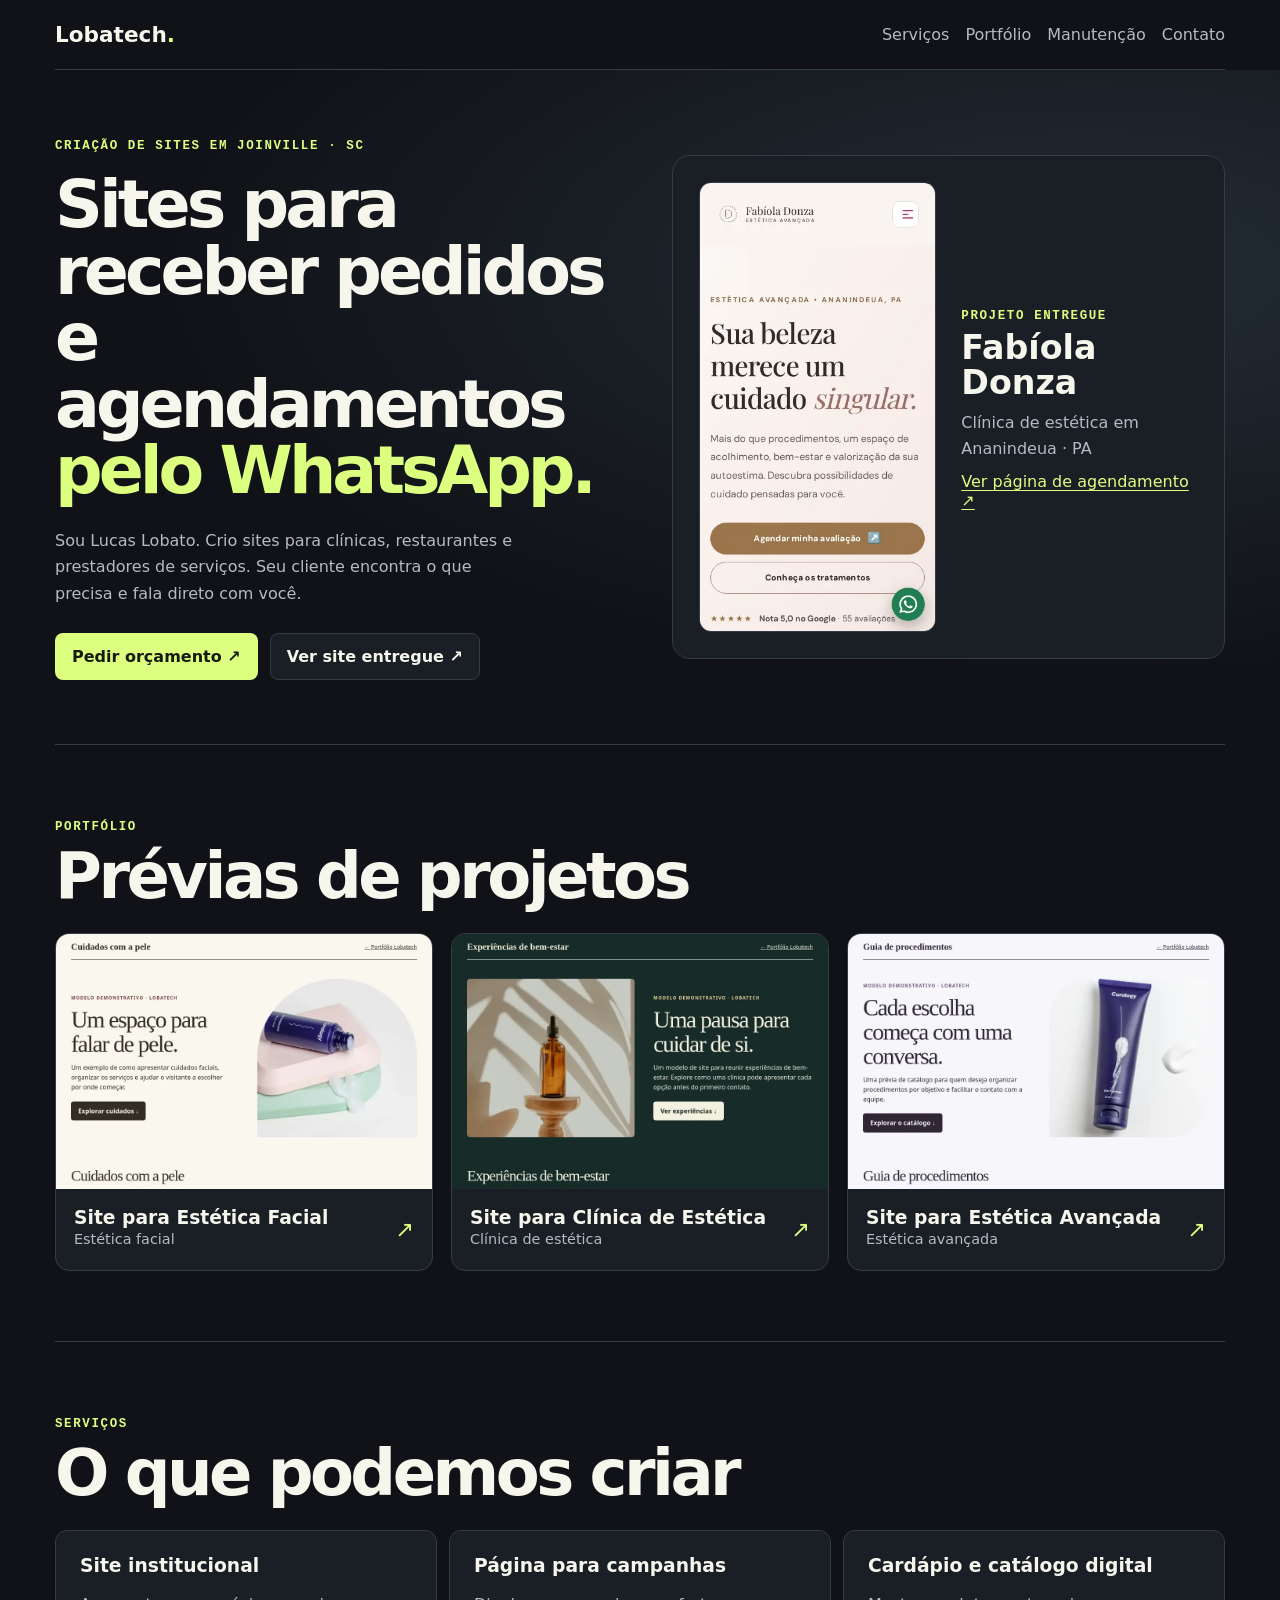
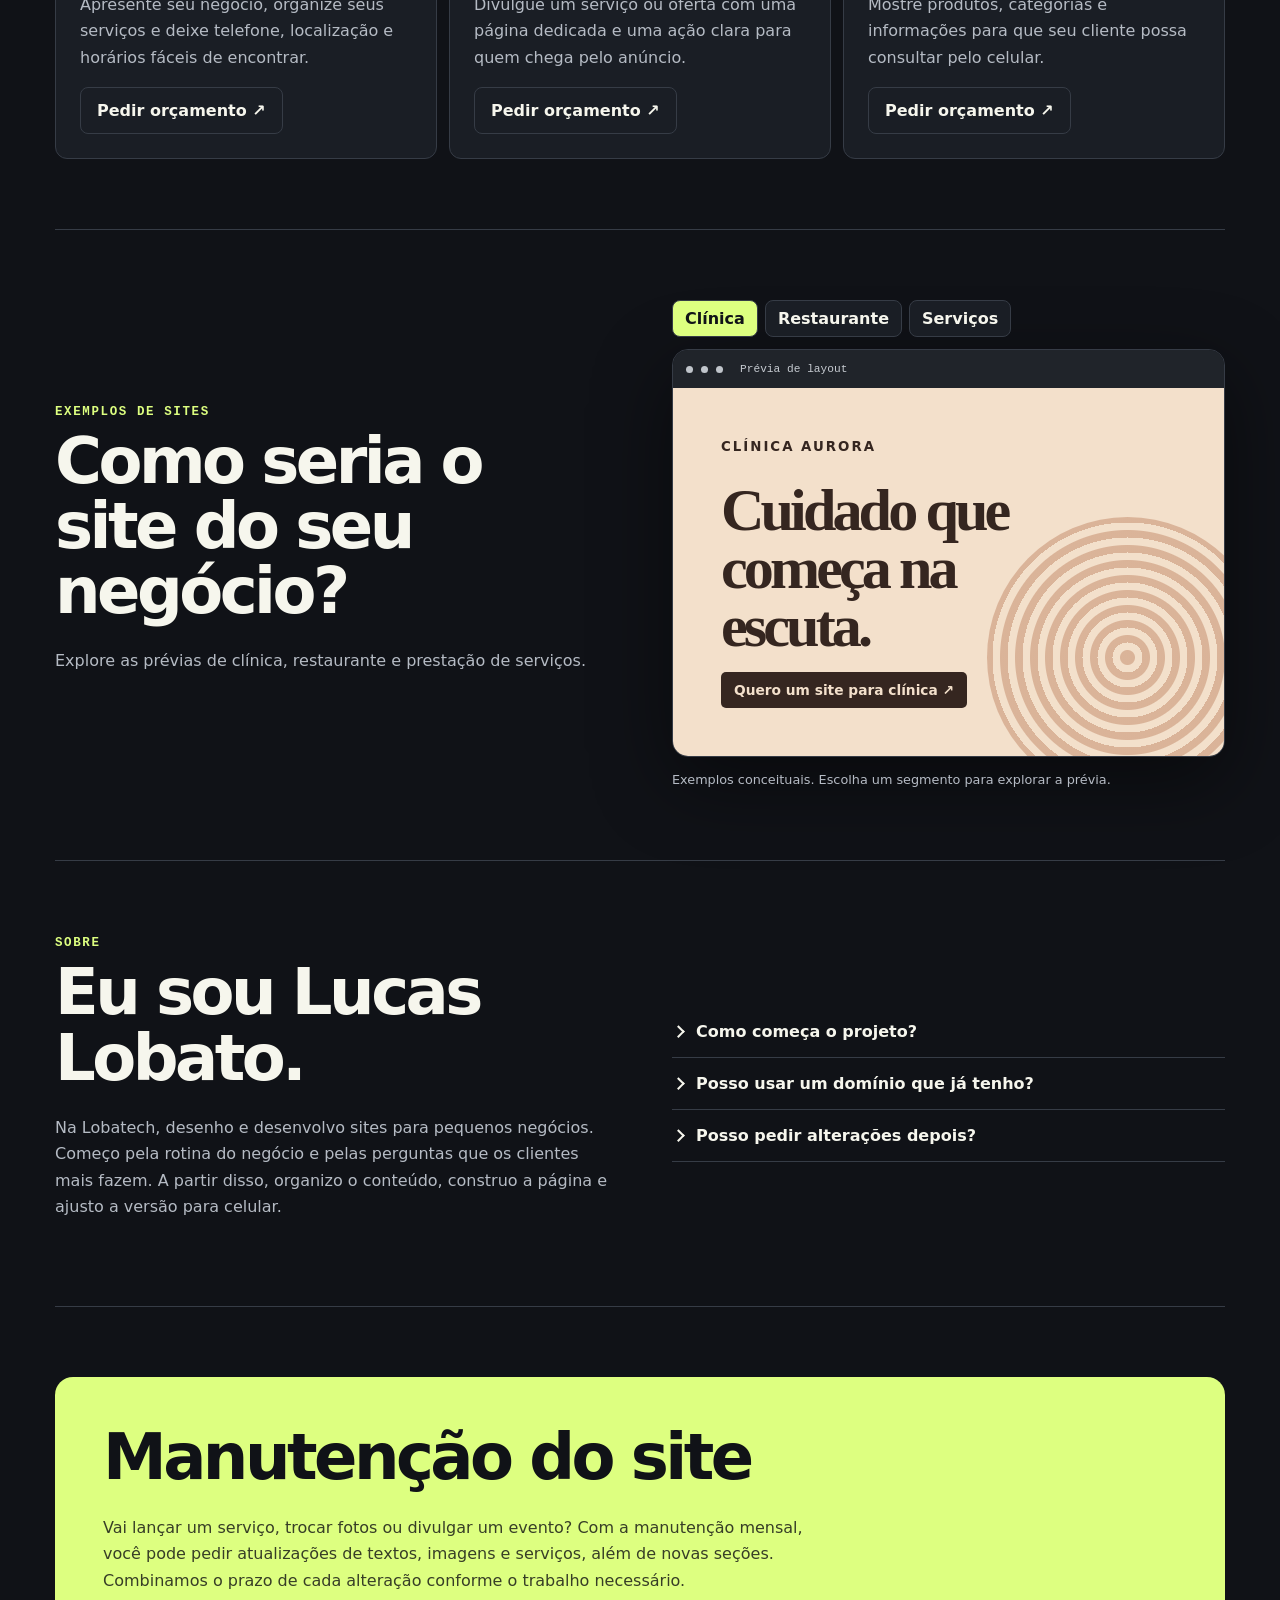
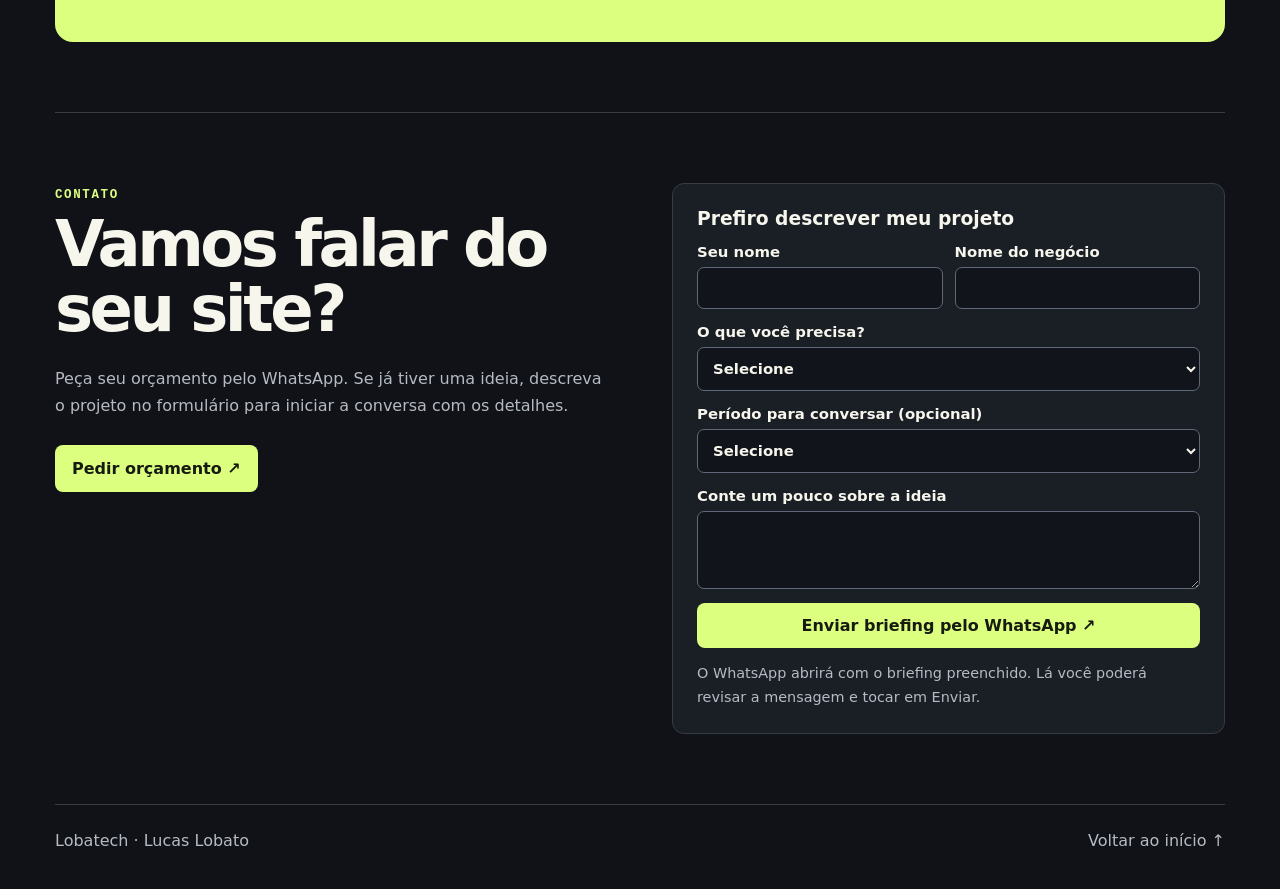
==== commit 90ce18e4: "Substitui as três prévias por modelos demonstrativos da Lobatech" ====
--- a/index.html
+++ b/index.html
@@ -54,17 +54,17 @@
   <span class="tag">Portfólio</span>
   <h2 class="heading" id="portfolio-title">Prévias de projetos</h2>
   <div class="portfolio-grid">
-    <a class="portfolio-item" href="https://lobatex-luc.github.io/najlasousa/" aria-label="Abrir prévia do projeto Najla Sousa">
-      <div class="portfolio-image"><img loading="lazy" decoding="async" src="assets/najlasousa.webp" width="960" height="650" alt="Página inicial do projeto Najla Sousa"></div>
-      <div class="portfolio-info"><div><h3>Najla Sousa</h3><p>Estética facial</p></div><span aria-hidden="true">↗</span></div>
+    <a class="portfolio-item" href="projetos/estetica-facial.html" aria-label="Abrir prévia do projeto Site para Estética Facial">
+      <div class="portfolio-image"><img loading="lazy" decoding="async" src="assets/previa-estetica-facial.webp" width="960" height="650" alt="Página inicial do projeto Site para Estética Facial"></div>
+      <div class="portfolio-info"><div><h3>Site para Estética Facial</h3><p>Estética facial</p></div><span aria-hidden="true">↗</span></div>
     </a>
-    <a class="portfolio-item" href="https://lobatex-luc.github.io/RKEstetica/" aria-label="Abrir prévia do projeto RK Estética">
-      <div class="portfolio-image"><img loading="lazy" decoding="async" src="assets/RKEstetica.webp" width="960" height="650" alt="Página inicial do projeto RK Estética"></div>
-      <div class="portfolio-info"><div><h3>RK Estética</h3><p>Clínica de estética</p></div><span aria-hidden="true">↗</span></div>
+    <a class="portfolio-item" href="projetos/clinica-de-estetica.html" aria-label="Abrir prévia do projeto Site para Clínica de Estética">
+      <div class="portfolio-image"><img loading="lazy" decoding="async" src="assets/previa-clinica-de-estetica.webp" width="960" height="650" alt="Página inicial do projeto Site para Clínica de Estética"></div>
+      <div class="portfolio-info"><div><h3>Site para Clínica de Estética</h3><p>Clínica de estética</p></div><span aria-hidden="true">↗</span></div>
     </a>
-    <a class="portfolio-item" href="https://lobatex-luc.github.io/papillon-estetica-avancada/" aria-label="Abrir prévia do projeto Papillon">
-      <div class="portfolio-image"><img loading="lazy" decoding="async" src="assets/papillon-estetica-avancada.webp" width="960" height="650" alt="Página inicial do projeto Papillon"></div>
-      <div class="portfolio-info"><div><h3>Papillon</h3><p>Estética avançada</p></div><span aria-hidden="true">↗</span></div>
+    <a class="portfolio-item" href="projetos/estetica-avancada.html" aria-label="Abrir prévia do projeto Site para Estética Avançada">
+      <div class="portfolio-image"><img loading="lazy" decoding="async" src="assets/previa-estetica-avancada.webp" width="960" height="650" alt="Página inicial do projeto Site para Estética Avançada"></div>
+      <div class="portfolio-info"><div><h3>Site para Estética Avançada</h3><p>Estética avançada</p></div><span aria-hidden="true">↗</span></div>
     </a>
   </div>
 </section>
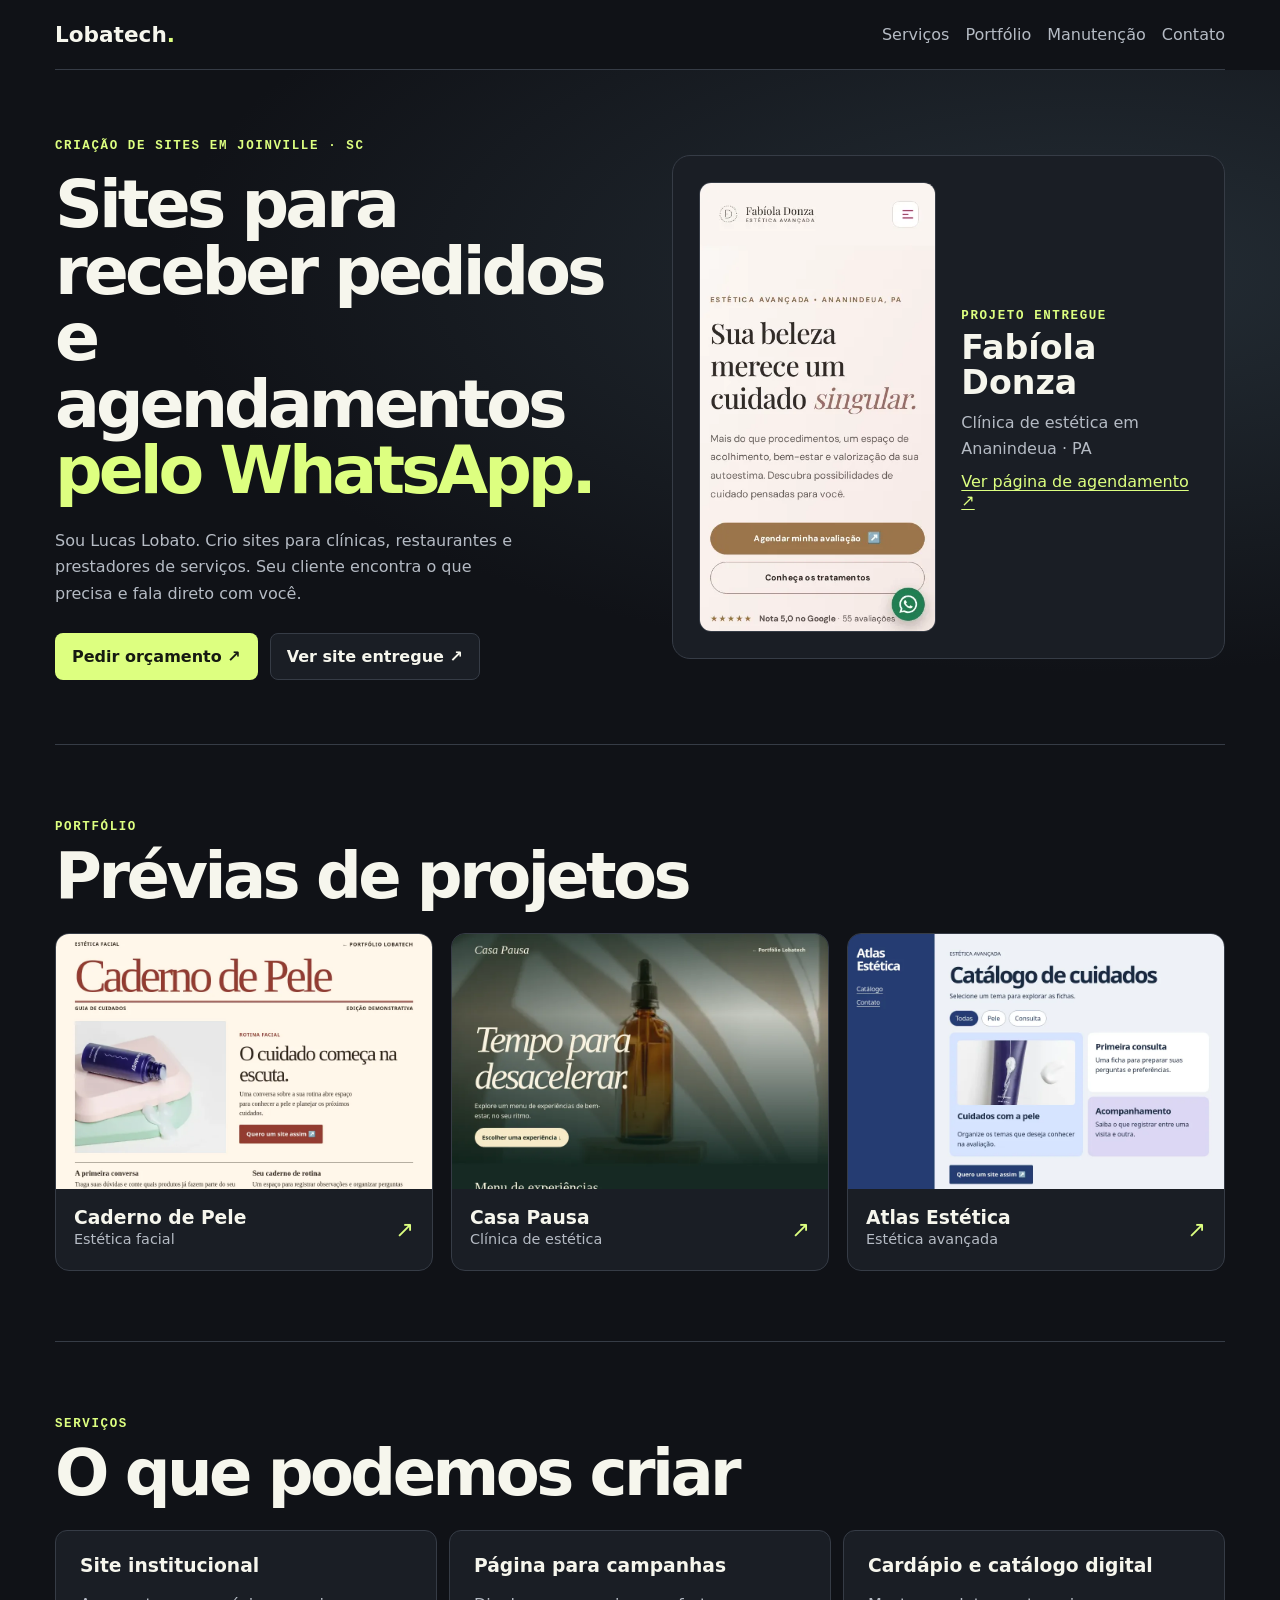
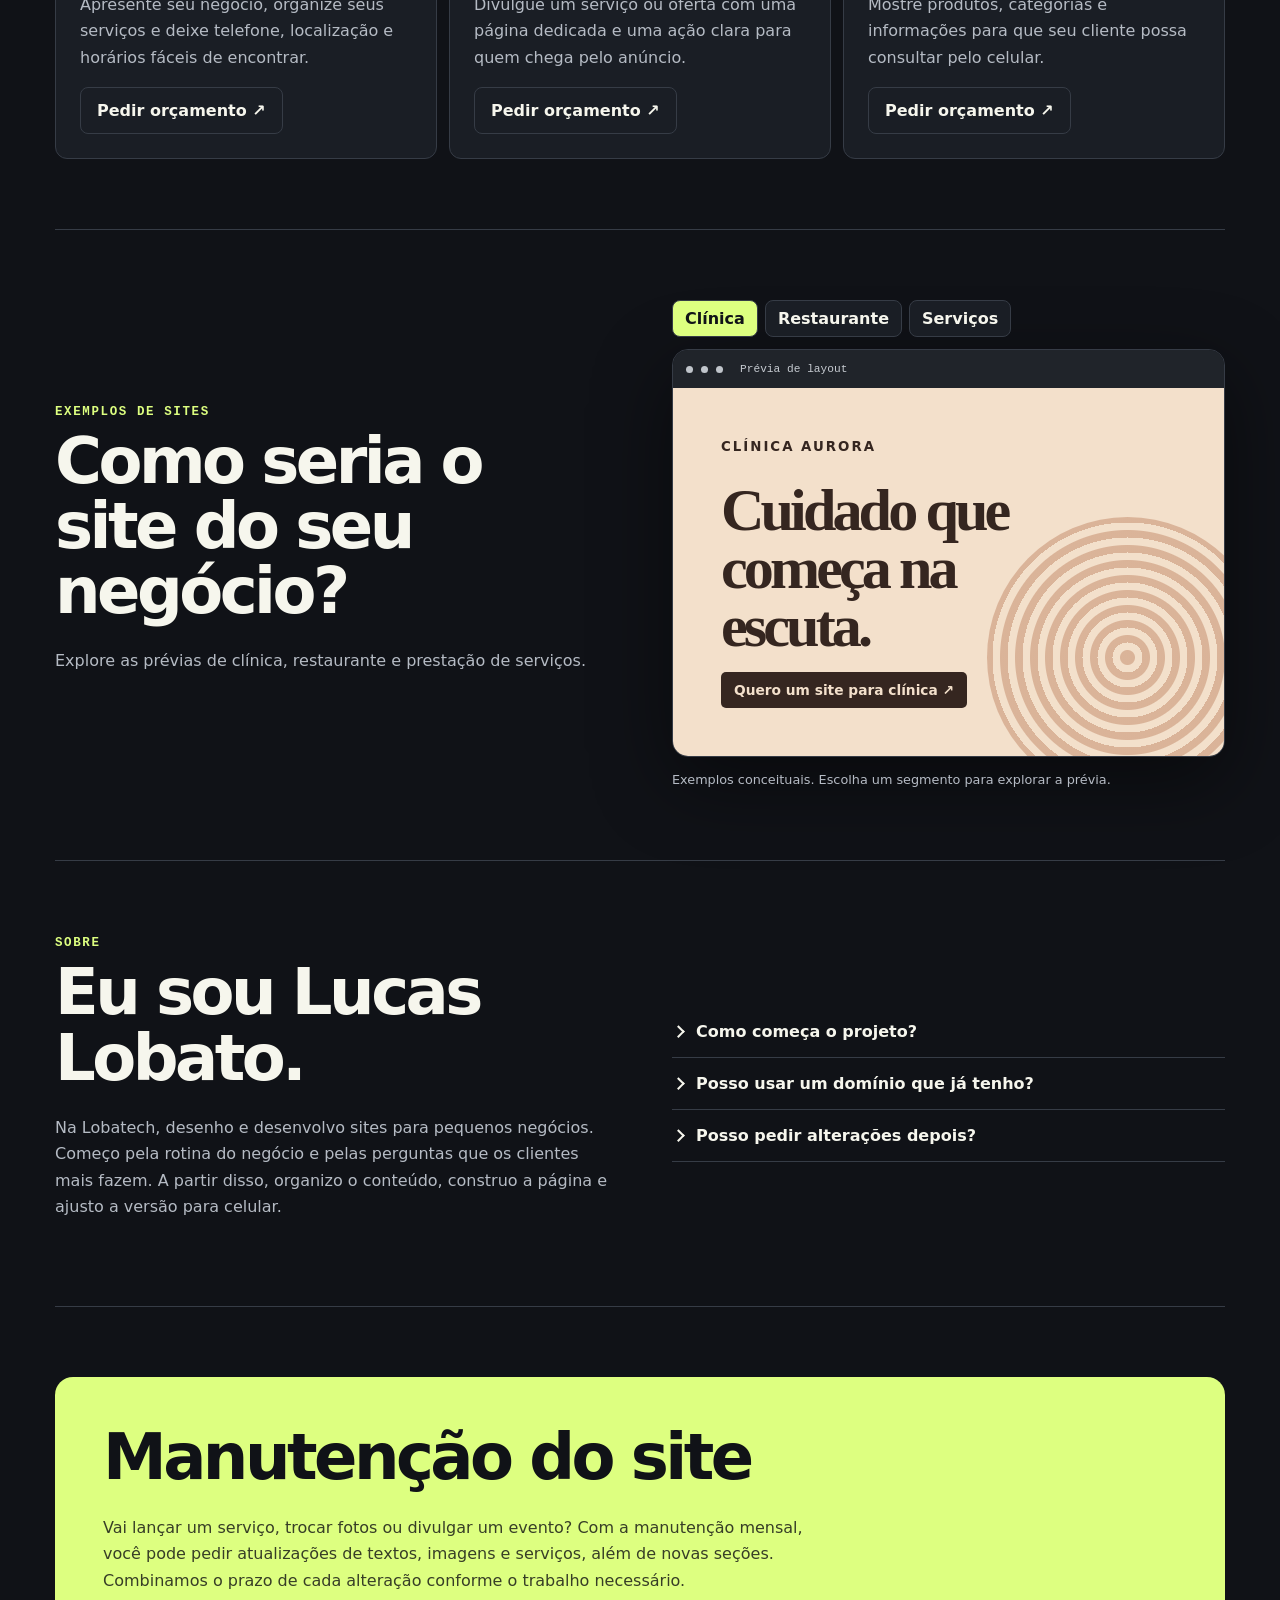
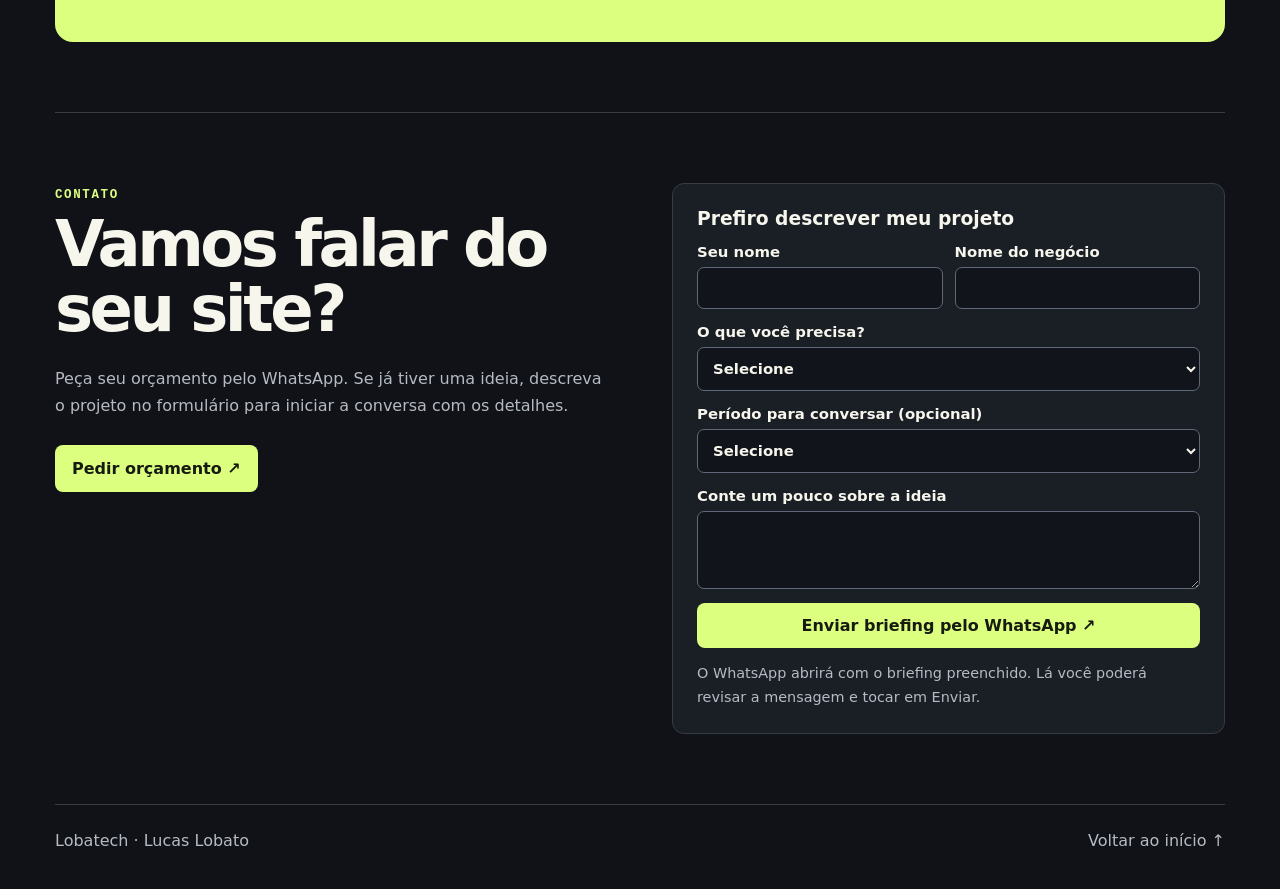
==== commit c4346269: "Atualiza nomes e miniaturas dos três modelos na galeria" ====
--- a/index.html
+++ b/index.html
@@ -54,17 +54,17 @@
   <span class="tag">Portfólio</span>
   <h2 class="heading" id="portfolio-title">Prévias de projetos</h2>
   <div class="portfolio-grid">
-    <a class="portfolio-item" href="projetos/estetica-facial.html" aria-label="Abrir prévia do projeto Site para Estética Facial">
-      <div class="portfolio-image"><img loading="lazy" decoding="async" src="assets/previa-estetica-facial.webp" width="960" height="650" alt="Página inicial do projeto Site para Estética Facial"></div>
-      <div class="portfolio-info"><div><h3>Site para Estética Facial</h3><p>Estética facial</p></div><span aria-hidden="true">↗</span></div>
+    <a class="portfolio-item" href="projetos/estetica-facial.html?v=layouts2" aria-label="Abrir prévia do projeto Caderno de Pele">
+      <div class="portfolio-image"><img loading="lazy" decoding="async" src="assets/previa-estetica-facial.webp?v=layouts2" width="960" height="650" alt="Página inicial do projeto Caderno de Pele"></div>
+      <div class="portfolio-info"><div><h3>Caderno de Pele</h3><p>Estética facial</p></div><span aria-hidden="true">↗</span></div>
     </a>
-    <a class="portfolio-item" href="projetos/clinica-de-estetica.html" aria-label="Abrir prévia do projeto Site para Clínica de Estética">
-      <div class="portfolio-image"><img loading="lazy" decoding="async" src="assets/previa-clinica-de-estetica.webp" width="960" height="650" alt="Página inicial do projeto Site para Clínica de Estética"></div>
-      <div class="portfolio-info"><div><h3>Site para Clínica de Estética</h3><p>Clínica de estética</p></div><span aria-hidden="true">↗</span></div>
+    <a class="portfolio-item" href="projetos/clinica-de-estetica.html?v=layouts2" aria-label="Abrir prévia do projeto Casa Pausa">
+      <div class="portfolio-image"><img loading="lazy" decoding="async" src="assets/previa-clinica-de-estetica.webp?v=layouts2" width="960" height="650" alt="Página inicial do projeto Casa Pausa"></div>
+      <div class="portfolio-info"><div><h3>Casa Pausa</h3><p>Clínica de estética</p></div><span aria-hidden="true">↗</span></div>
     </a>
-    <a class="portfolio-item" href="projetos/estetica-avancada.html" aria-label="Abrir prévia do projeto Site para Estética Avançada">
-      <div class="portfolio-image"><img loading="lazy" decoding="async" src="assets/previa-estetica-avancada.webp" width="960" height="650" alt="Página inicial do projeto Site para Estética Avançada"></div>
-      <div class="portfolio-info"><div><h3>Site para Estética Avançada</h3><p>Estética avançada</p></div><span aria-hidden="true">↗</span></div>
+    <a class="portfolio-item" href="projetos/estetica-avancada.html?v=layouts2" aria-label="Abrir prévia do projeto Atlas Estética">
+      <div class="portfolio-image"><img loading="lazy" decoding="async" src="assets/previa-estetica-avancada.webp?v=layouts2" width="960" height="650" alt="Página inicial do projeto Atlas Estética"></div>
+      <div class="portfolio-info"><div><h3>Atlas Estética</h3><p>Estética avançada</p></div><span aria-hidden="true">↗</span></div>
     </a>
   </div>
 </section>
